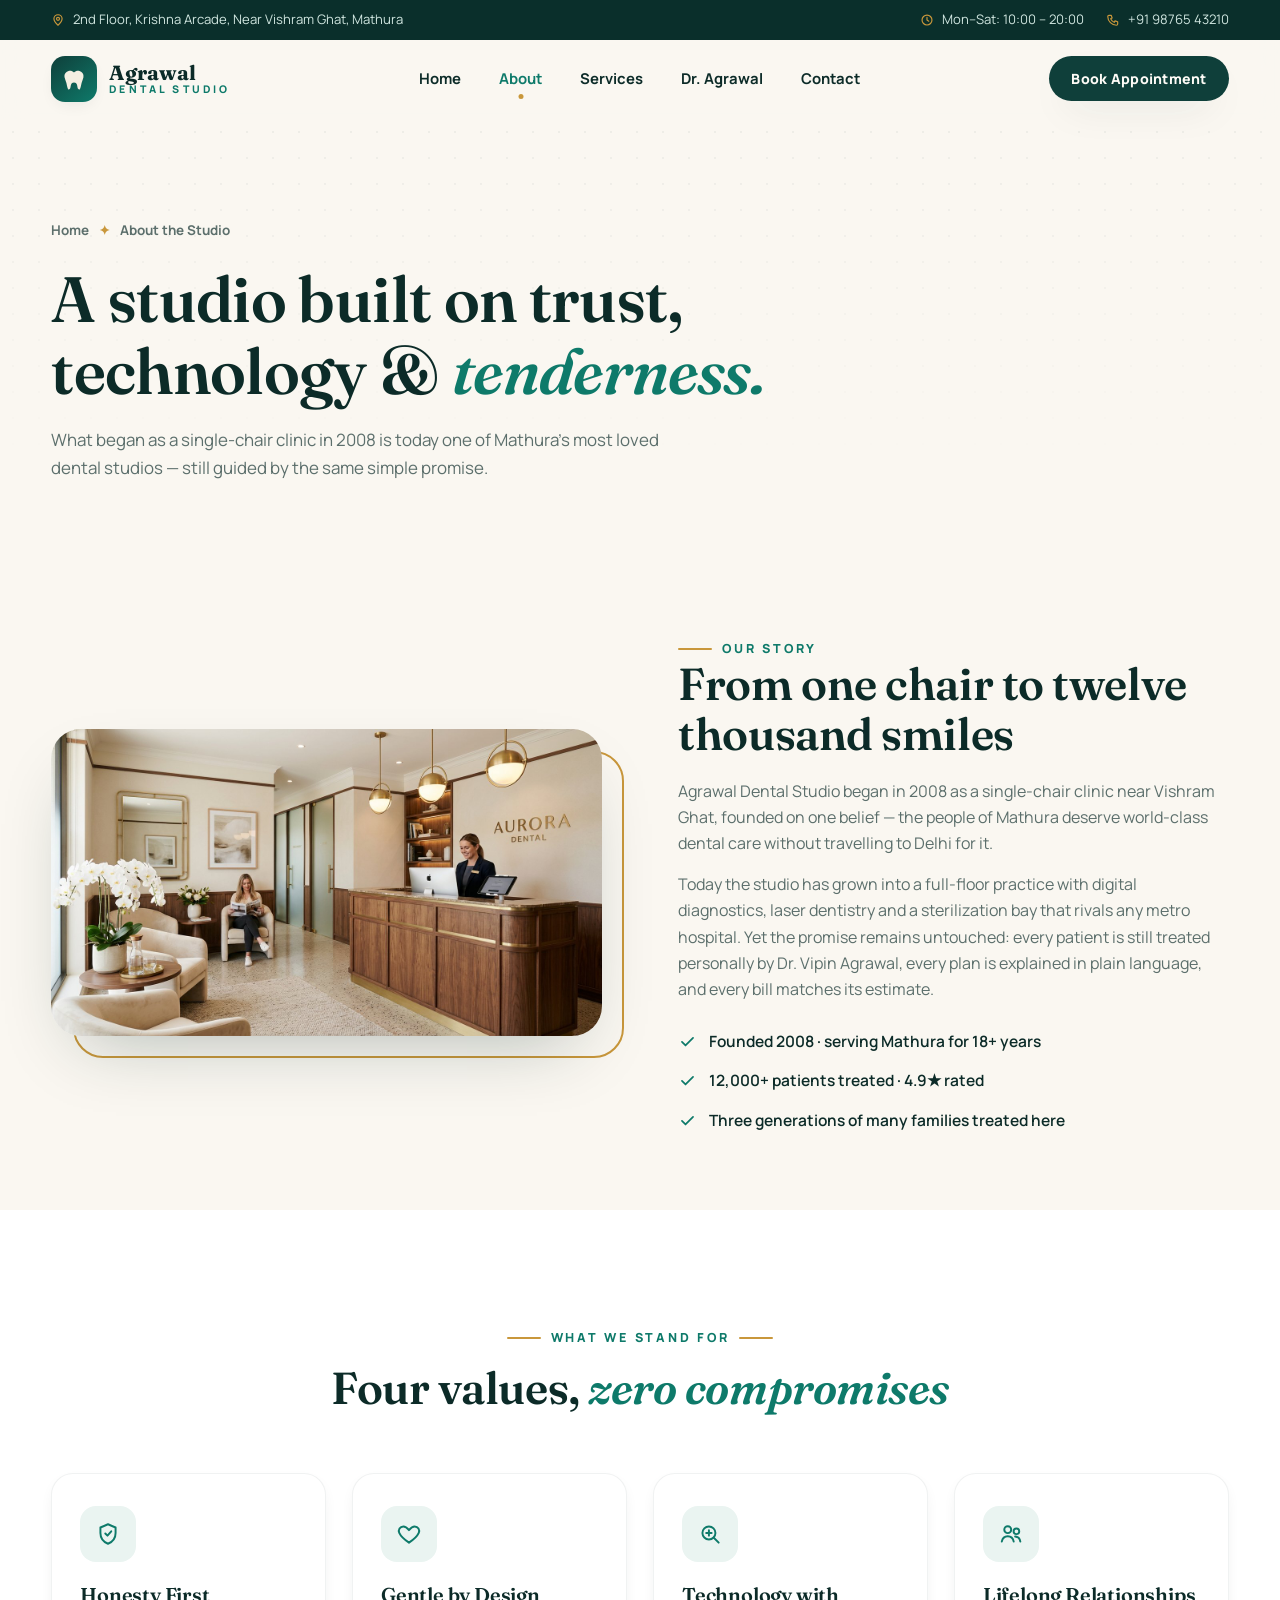
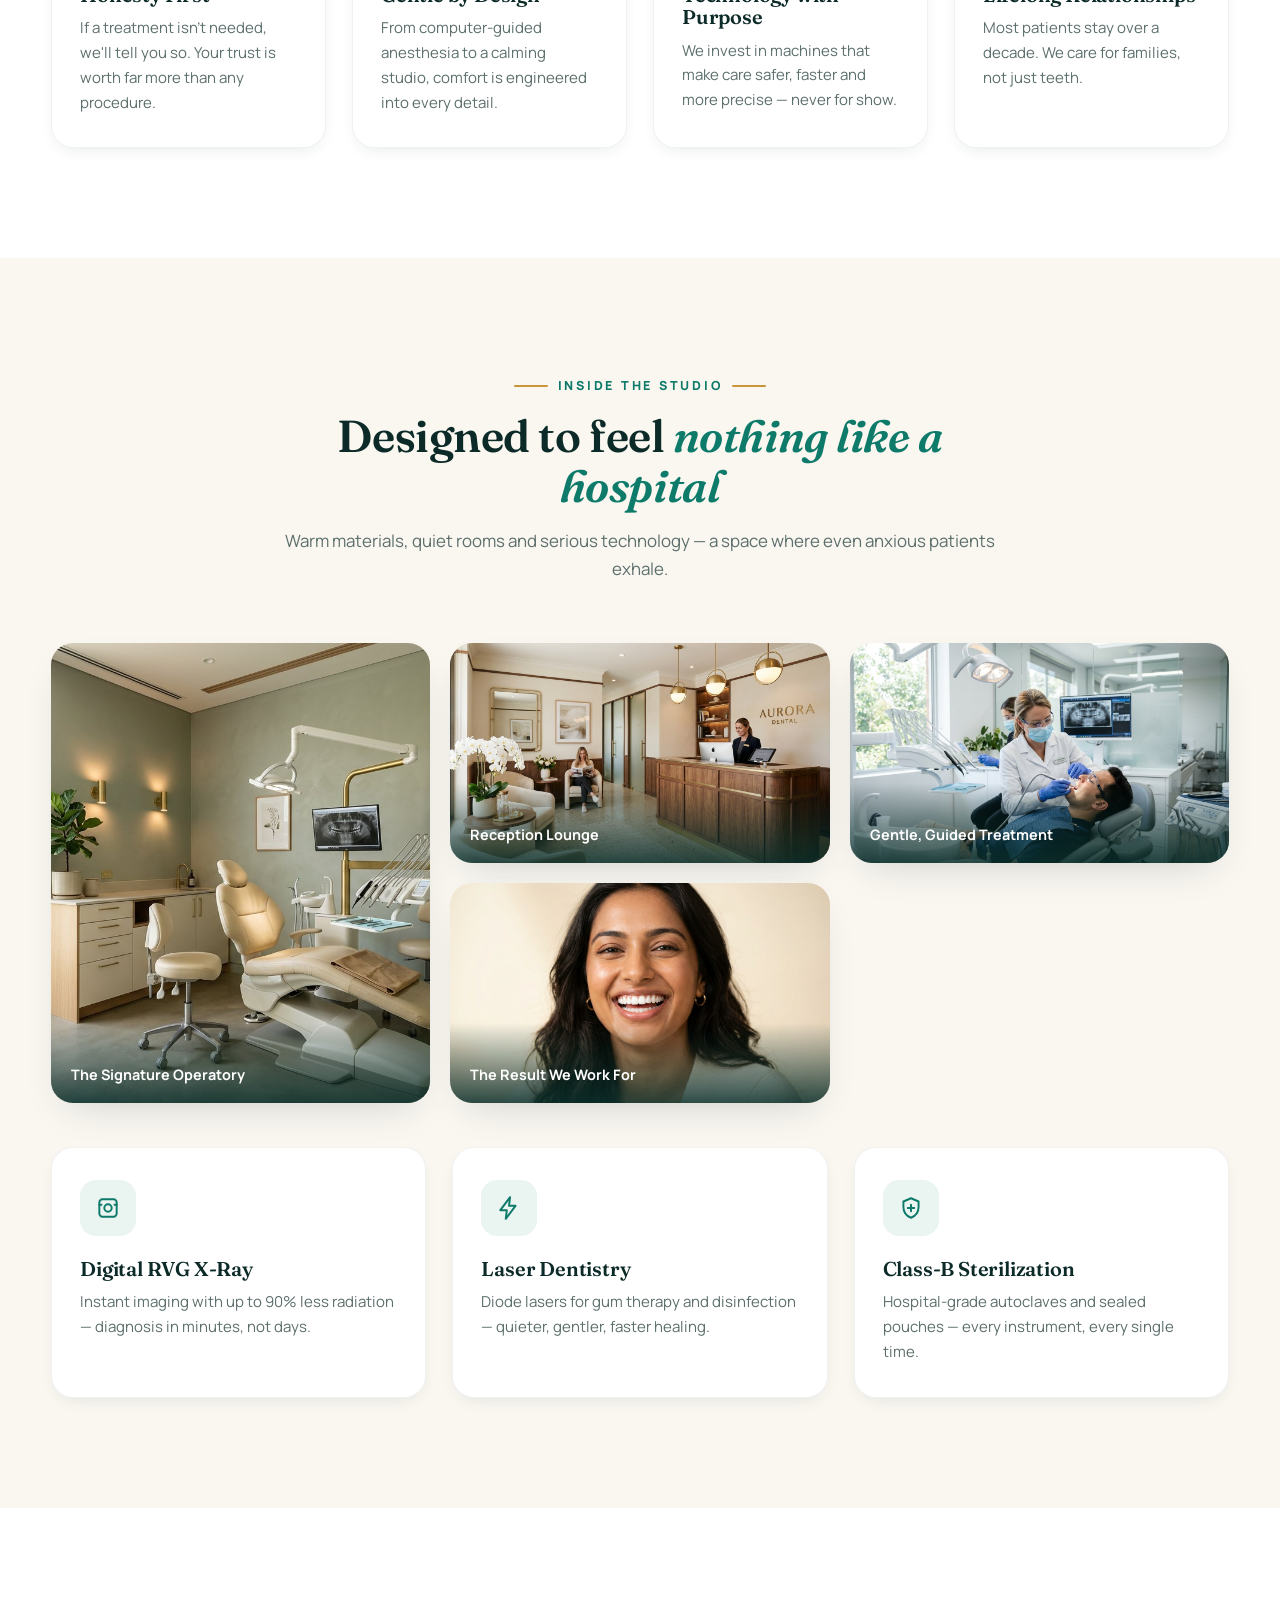
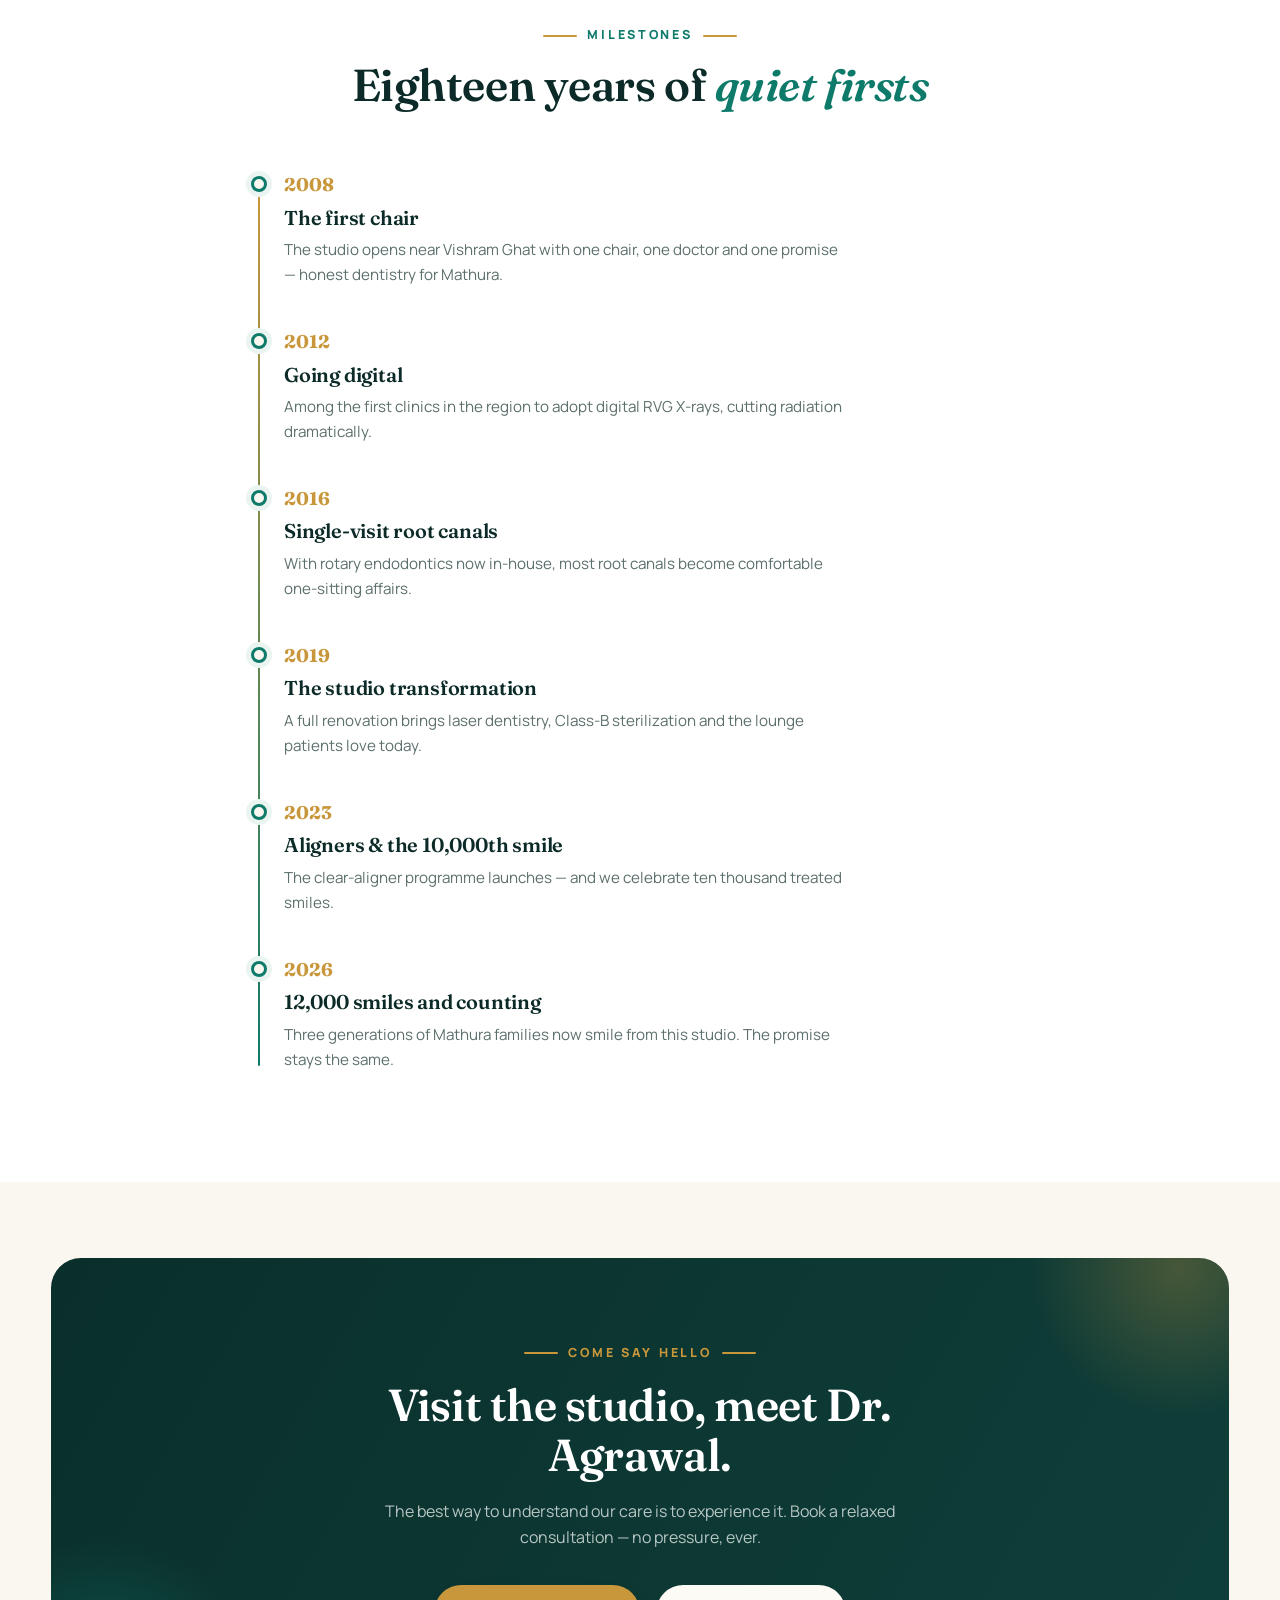
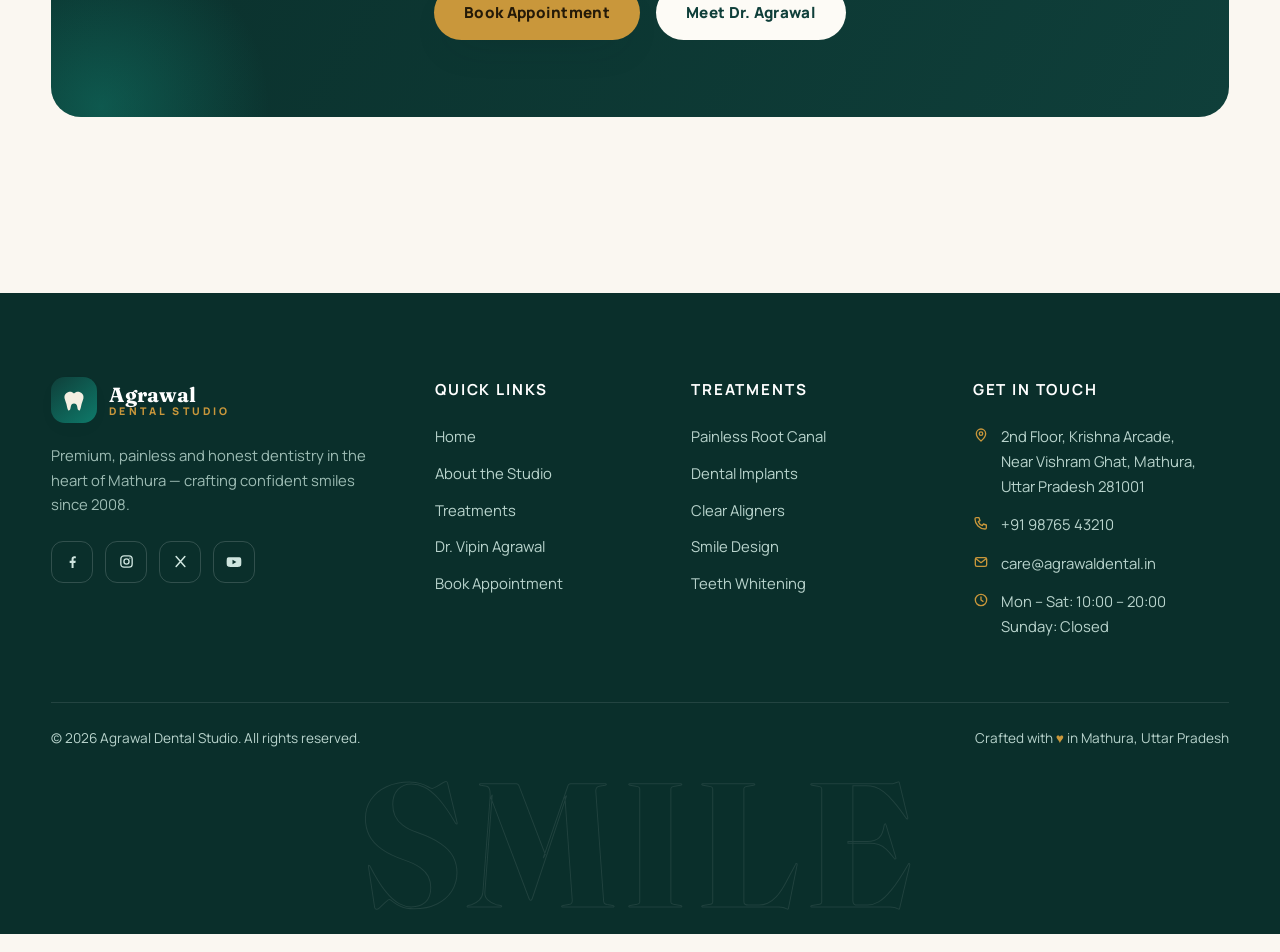
==== about.html @ a2e91370 "Initial commit: premium multi-page dental clinic demo (Agrawal Dental Studio)" ====
<!DOCTYPE html>
<html lang="en">
<head>
<meta charset="UTF-8">
<meta name="viewport" content="width=device-width, initial-scale=1.0">
<title>About Us — Agrawal Dental Studio, Mathura</title>
<meta name="description" content="The story, values and facilities behind Agrawal Dental Studio — Mathura's trusted dental studio since 2008.">
<link rel="icon" href="data:image/svg+xml,%3Csvg xmlns='http://www.w3.org/2000/svg' viewBox='0 0 24 24'%3E%3Cpath fill='%230f3f3a' d='M12 5.5c-1.5-1.5-3.5-2-5.5-1.5C3.5 4.8 2 7.6 2.6 10.4c.4 1.9 1.3 3.6 1.8 5.5.5 2 .7 4.1 1.6 6 .3.7 1.2.8 1.7.2 1-1.3.8-3.2 1.4-4.7.4-1.1 1.3-1.9 2.9-1.9s2.5.8 2.9 1.9c.6 1.5.4 3.4 1.4 4.7.5.6 1.4.5 1.7-.2.9-1.9 1.1-4 1.6-6 .5-1.9 1.4-3.6 1.8-5.5.6-2.8-.9-5.6-3.9-6.4-2-.5-4 0-5.5 1.5z'/%3E%3C/svg%3E">
<link rel="preconnect" href="https://fonts.googleapis.com">
<link rel="preconnect" href="https://fonts.gstatic.com" crossorigin>
<link href="https://fonts.googleapis.com/css2?family=Fraunces:opsz,wght@9..144,500;9..144,600;9..144,700&family=Manrope:wght@400;500;600;700;800&display=swap" rel="stylesheet">
<link rel="stylesheet" href="assets/css/style.css">
</head>
<body>

<div class="topbar">
  <div class="container topbar-inner">
    <span class="topbar-item">
      <svg width="14" height="14" viewBox="0 0 24 24" fill="none" stroke="currentColor" stroke-width="2" stroke-linecap="round" stroke-linejoin="round"><path d="M12 21s7-6.1 7-11a7 7 0 1 0-14 0c0 4.9 7 11 7 11z"/><circle cx="12" cy="10" r="2.6"/></svg>
      2nd Floor, Krishna Arcade, Near Vishram Ghat, Mathura
    </span>
    <div class="topbar-right">
      <span class="topbar-item hide-m">
        <svg width="14" height="14" viewBox="0 0 24 24" fill="none" stroke="currentColor" stroke-width="2" stroke-linecap="round" stroke-linejoin="round"><circle cx="12" cy="12" r="8.5"/><path d="M12 7.5V12l3 2"/></svg>
        Mon–Sat: 10:00 – 20:00
      </span>
      <a class="topbar-item" href="tel:+919876543210">
        <svg width="14" height="14" viewBox="0 0 24 24" fill="none" stroke="currentColor" stroke-width="2" stroke-linecap="round" stroke-linejoin="round"><path d="M5 4h4l1.5 4.5L8 10c1 2.5 3.5 5 6 6l1.5-2.5L20 15v4c0 1-1 2-2 2C10 21 3 14 3 6c0-1 1-2 2-2z"/></svg>
        +91 98765 43210
      </a>
    </div>
  </div>
</div>

<header class="site-header" id="siteHeader">
  <div class="container header-inner">
    <a href="index.html" class="brand">
      <span class="brand-mark"><svg width="24" height="24" viewBox="0 0 24 24" fill="currentColor"><path d="M12 5.5c-1.5-1.5-3.5-2-5.5-1.5C3.5 4.8 2 7.6 2.6 10.4c.4 1.9 1.3 3.6 1.8 5.5.5 2 .7 4.1 1.6 6 .3.7 1.2.8 1.7.2 1-1.3.8-3.2 1.4-4.7.4-1.1 1.3-1.9 2.9-1.9s2.5.8 2.9 1.9c.6 1.5.4 3.4 1.4 4.7.5.6 1.4.5 1.7-.2.9-1.9 1.1-4 1.6-6 .5-1.9 1.4-3.6 1.8-5.5.6-2.8-.9-5.6-3.9-6.4-2-.5-4 0-5.5 1.5z"/></svg></span>
      <span class="brand-name">Agrawal<small>Dental Studio</small></span>
    </a>
    <nav class="nav" id="siteNav">
      <a href="index.html">Home</a>
      <a href="about.html" class="active">About</a>
      <a href="services.html">Services</a>
      <a href="doctor.html">Dr. Agrawal</a>
      <a href="contact.html">Contact</a>
    </nav>
    <div class="header-cta">
      <a href="contact.html" class="btn btn-primary btn-sm">Book Appointment</a>
      <button class="nav-toggle" id="navToggle" aria-label="Toggle menu" aria-expanded="false">
        <svg width="22" height="22" viewBox="0 0 24 24" fill="none" stroke="currentColor" stroke-width="2" stroke-linecap="round"><path d="M4 7h16M4 12h16M4 17h16"/></svg>
      </button>
    </div>
  </div>
</header>

<main>
  <!-- Page head -->
  <section class="page-head">
    <div class="container">
      <div class="crumbs" data-reveal><a href="index.html">Home</a> <i>✦</i> <span>About the Studio</span></div>
      <h1 data-reveal data-delay="60">A studio built on trust, technology &amp; <em>tenderness.</em></h1>
      <p class="lead" data-reveal data-delay="140">What began as a single-chair clinic in 2008 is today one of Mathura's most loved dental studios — still guided by the same simple promise.</p>
    </div>
  </section>

  <!-- Story -->
  <section class="section-tight">
    <div class="container split">
      <div class="media" data-reveal>
        <img src="assets/img/reception.jpg" alt="The warm reception lounge of Agrawal Dental Studio">
        <div class="accent-frame"></div>
      </div>
      <div>
        <span class="eyebrow" data-reveal>Our Story</span>
        <h2 data-reveal data-delay="60">From one chair to twelve thousand smiles</h2>
        <p style="margin-top:18px" data-reveal data-delay="120">Agrawal Dental Studio began in 2008 as a single-chair clinic near Vishram Ghat, founded on one belief — the people of Mathura deserve world-class dental care without travelling to Delhi for it.</p>
        <p style="margin-top:14px" data-reveal data-delay="180">Today the studio has grown into a full-floor practice with digital diagnostics, laser dentistry and a sterilization bay that rivals any metro hospital. Yet the promise remains untouched: every patient is still treated personally by Dr. Vipin Agrawal, every plan is explained in plain language, and every bill matches its estimate.</p>
        <ul class="checklist">
          <li data-reveal data-delay="220"><svg width="19" height="19" viewBox="0 0 24 24" fill="none" stroke="currentColor" stroke-width="2.2" stroke-linecap="round" stroke-linejoin="round"><path d="M5 12.5l4.5 4.5L19 7.5"/></svg>Founded 2008 · serving Mathura for 18+ years</li>
          <li data-reveal data-delay="260"><svg width="19" height="19" viewBox="0 0 24 24" fill="none" stroke="currentColor" stroke-width="2.2" stroke-linecap="round" stroke-linejoin="round"><path d="M5 12.5l4.5 4.5L19 7.5"/></svg>12,000+ patients treated · 4.9★ rated</li>
          <li data-reveal data-delay="300"><svg width="19" height="19" viewBox="0 0 24 24" fill="none" stroke="currentColor" stroke-width="2.2" stroke-linecap="round" stroke-linejoin="round"><path d="M5 12.5l4.5 4.5L19 7.5"/></svg>Three generations of many families treated here</li>
        </ul>
      </div>
    </div>
  </section>

  <!-- Values -->
  <section class="section" style="background:var(--paper)">
    <div class="container">
      <div class="sec-head centered" data-reveal>
        <span class="eyebrow centered">What We Stand For</span>
        <h2>Four values, <em>zero compromises</em></h2>
      </div>
      <div class="grid cols-4">
        <article class="card values-card" data-reveal>
          <div class="icon"><svg width="26" height="26" viewBox="0 0 24 24" fill="none" stroke="currentColor" stroke-width="1.8" stroke-linecap="round" stroke-linejoin="round"><path d="M12 3l7 3v5c0 5-3.2 8.4-7 10-3.8-1.6-7-5-7-10V6z"/><path d="M9.5 11.5l2 2 3.5-4"/></svg></div>
          <h3>Honesty First</h3>
          <p>If a treatment isn't needed, we'll tell you so. Your trust is worth far more than any procedure.</p>
        </article>
        <article class="card values-card" data-reveal data-delay="80">
          <div class="icon"><svg width="26" height="26" viewBox="0 0 24 24" fill="none" stroke="currentColor" stroke-width="1.8" stroke-linecap="round" stroke-linejoin="round"><path d="M12 20s-7-4.6-9-9c-1.2-2.7.6-6 3.8-6 2 0 3.4 1.2 5.2 3.4C13.8 6.2 15.2 5 17.2 5c3.2 0 5 3.3 3.8 6-2 4.4-9 9-9 9z"/></svg></div>
          <h3>Gentle by Design</h3>
          <p>From computer-guided anesthesia to a calming studio, comfort is engineered into every detail.</p>
        </article>
        <article class="card values-card" data-reveal data-delay="160">
          <div class="icon"><svg width="26" height="26" viewBox="0 0 24 24" fill="none" stroke="currentColor" stroke-width="1.8" stroke-linecap="round" stroke-linejoin="round"><circle cx="11" cy="11" r="6"/><path d="M15.5 15.5L20 20"/><path d="M11 8.5v5M8.5 11h5"/></svg></div>
          <h3>Technology with Purpose</h3>
          <p>We invest in machines that make care safer, faster and more precise — never for show.</p>
        </article>
        <article class="card values-card" data-reveal data-delay="240">
          <div class="icon"><svg width="26" height="26" viewBox="0 0 24 24" fill="none" stroke="currentColor" stroke-width="1.8" stroke-linecap="round" stroke-linejoin="round"><circle cx="9" cy="8" r="3.2"/><path d="M3.5 19c.6-3.2 2.8-5 5.5-5s4.9 1.8 5.5 5"/><circle cx="17" cy="9.5" r="2.6"/><path d="M15.8 14.3c2.6.2 4.3 1.9 4.8 4.7"/></svg></div>
          <h3>Lifelong Relationships</h3>
          <p>Most patients stay over a decade. We care for families, not just teeth.</p>
        </article>
      </div>
    </div>
  </section>

  <!-- Facility gallery -->
  <section class="section">
    <div class="container">
      <div class="sec-head centered" data-reveal>
        <span class="eyebrow centered">Inside the Studio</span>
        <h2>Designed to feel <em>nothing like a hospital</em></h2>
        <p class="lead">Warm materials, quiet rooms and serious technology — a space where even anxious patients exhale.</p>
      </div>
      <div class="gallery" data-reveal>
        <figure class="tall"><img src="assets/img/clinic.jpg" alt="Premium operatory room"><figcaption>The Signature Operatory</figcaption></figure>
        <figure><img src="assets/img/reception.jpg" alt="Reception lounge"><figcaption>Reception Lounge</figcaption></figure>
        <figure><img src="assets/img/treatment.jpg" alt="Treatment in progress"><figcaption>Gentle, Guided Treatment</figcaption></figure>
        <figure><img src="assets/img/smile.jpg" alt="A transformed smile"><figcaption>The Result We Work For</figcaption></figure>
      </div>
      <div class="grid cols-3" style="margin-top:44px">
        <div class="card" data-reveal><div class="icon"><svg width="26" height="26" viewBox="0 0 24 24" fill="none" stroke="currentColor" stroke-width="1.8" stroke-linecap="round" stroke-linejoin="round"><rect x="4" y="4" width="16" height="16" rx="3"/><circle cx="12" cy="12" r="3.4"/><path d="M4 9h2M18 9h2"/></svg></div><h3>Digital RVG X-Ray</h3><p>Instant imaging with up to 90% less radiation — diagnosis in minutes, not days.</p></div>
        <div class="card" data-reveal data-delay="80"><div class="icon"><svg width="26" height="26" viewBox="0 0 24 24" fill="none" stroke="currentColor" stroke-width="1.8" stroke-linecap="round" stroke-linejoin="round"><path d="M13 2L4 14h6l-1 8 9-12h-6z"/></svg></div><h3>Laser Dentistry</h3><p>Diode lasers for gum therapy and disinfection — quieter, gentler, faster healing.</p></div>
        <div class="card" data-reveal data-delay="160"><div class="icon"><svg width="26" height="26" viewBox="0 0 24 24" fill="none" stroke="currentColor" stroke-width="1.8" stroke-linecap="round" stroke-linejoin="round"><path d="M12 3l7 3v5c0 5-3.2 8.4-7 10-3.8-1.6-7-5-7-10V6z"/><path d="M9 12h6M12 9v6"/></svg></div><h3>Class-B Sterilization</h3><p>Hospital-grade autoclaves and sealed pouches — every instrument, every single time.</p></div>
      </div>
    </div>
  </section>

  <!-- Timeline -->
  <section class="section" style="background:var(--paper)">
    <div class="container">
      <div class="sec-head centered" data-reveal>
        <span class="eyebrow centered">Milestones</span>
        <h2>Eighteen years of <em>quiet firsts</em></h2>
      </div>
      <div class="timeline">
        <div class="tl-item" data-reveal><span class="year">2008</span><h3>The first chair</h3><p>The studio opens near Vishram Ghat with one chair, one doctor and one promise — honest dentistry for Mathura.</p></div>
        <div class="tl-item" data-reveal><span class="year">2012</span><h3>Going digital</h3><p>Among the first clinics in the region to adopt digital RVG X-rays, cutting radiation dramatically.</p></div>
        <div class="tl-item" data-reveal><span class="year">2016</span><h3>Single-visit root canals</h3><p>With rotary endodontics now in-house, most root canals become comfortable one-sitting affairs.</p></div>
        <div class="tl-item" data-reveal><span class="year">2019</span><h3>The studio transformation</h3><p>A full renovation brings laser dentistry, Class-B sterilization and the lounge patients love today.</p></div>
        <div class="tl-item" data-reveal><span class="year">2023</span><h3>Aligners &amp; the 10,000th smile</h3><p>The clear-aligner programme launches — and we celebrate ten thousand treated smiles.</p></div>
        <div class="tl-item" data-reveal><span class="year">2026</span><h3>12,000 smiles and counting</h3><p>Three generations of Mathura families now smile from this studio. The promise stays the same.</p></div>
      </div>
    </div>
  </section>

  <!-- CTA -->
  <section class="section-tight">
    <div class="container">
      <div class="cta-band" data-reveal>
        <span class="eyebrow centered" style="color:var(--gold)">Come Say Hello</span>
        <h2>Visit the studio, meet Dr. Agrawal.</h2>
        <p>The best way to understand our care is to experience it. Book a relaxed consultation — no pressure, ever.</p>
        <div class="cta-actions">
          <a href="contact.html" class="btn btn-gold">Book Appointment</a>
          <a href="doctor.html" class="btn btn-light">Meet Dr. Agrawal</a>
        </div>
      </div>
    </div>
  </section>
</main>

<footer class="footer">
  <div class="container">
    <div class="footer-top">
      <div>
        <a href="index.html" class="brand" style="margin-bottom:20px">
          <span class="brand-mark"><svg width="24" height="24" viewBox="0 0 24 24" fill="currentColor"><path d="M12 5.5c-1.5-1.5-3.5-2-5.5-1.5C3.5 4.8 2 7.6 2.6 10.4c.4 1.9 1.3 3.6 1.8 5.5.5 2 .7 4.1 1.6 6 .3.7 1.2.8 1.7.2 1-1.3.8-3.2 1.4-4.7.4-1.1 1.3-1.9 2.9-1.9s2.5.8 2.9 1.9c.6 1.5.4 3.4 1.4 4.7.5.6 1.4.5 1.7-.2.9-1.9 1.1-4 1.6-6 .5-1.9 1.4-3.6 1.8-5.5.6-2.8-.9-5.6-3.9-6.4-2-.5-4 0-5.5 1.5z"/></svg></span>
          <span class="brand-name">Agrawal<small style="color:var(--gold)">Dental Studio</small></span>
        </a>
        <p>Premium, painless and honest dentistry in the heart of Mathura — crafting confident smiles since 2008.</p>
        <div class="socials">
          <a href="#" aria-label="Facebook"><svg width="17" height="17" viewBox="0 0 24 24" fill="currentColor"><path d="M13.5 21v-7h2.6l.5-3h-3.1V9.1c0-.9.3-1.6 1.7-1.6h1.5V4.8c-.3 0-1.2-.1-2.2-.1-2.2 0-3.8 1.4-3.8 3.9V11H8v3h2.7v7h2.8z"/></svg></a>
          <a href="#" aria-label="Instagram"><svg width="17" height="17" viewBox="0 0 24 24" fill="none" stroke="currentColor" stroke-width="1.9"><rect x="4" y="4" width="16" height="16" rx="4.5"/><circle cx="12" cy="12" r="3.6"/><circle cx="16.8" cy="7.2" r="1" fill="currentColor" stroke="none"/></svg></a>
          <a href="#" aria-label="X"><svg width="15" height="15" viewBox="0 0 24 24" fill="none" stroke="currentColor" stroke-width="2.4" stroke-linecap="round"><path d="M5 4l14 16M19 4L5 20"/></svg></a>
          <a href="#" aria-label="YouTube"><svg width="18" height="18" viewBox="0 0 24 24" fill="currentColor"><path d="M21.6 8.2c-.2-1.4-.9-2.2-2.3-2.4C17.2 5.5 12 5.5 12 5.5s-5.2 0-7.3.3C3.3 6 2.6 6.8 2.4 8.2 2.2 9.7 2.2 12 2.2 12s0 2.3.2 3.8c.2 1.4.9 2.2 2.3 2.4 2.1.3 7.3.3 7.3.3s5.2 0 7.3-.3c1.4-.2 2.1-1 2.3-2.4.2-1.5.2-3.8.2-3.8s0-2.3-.2-3.8zM10 15V9l5.2 3L10 15z"/></svg></a>
        </div>
      </div>
      <div>
        <h4>Quick Links</h4>
        <div class="footer-links">
          <a href="index.html">Home</a>
          <a href="about.html">About the Studio</a>
          <a href="services.html">Treatments</a>
          <a href="doctor.html">Dr. Vipin Agrawal</a>
          <a href="contact.html">Book Appointment</a>
        </div>
      </div>
      <div>
        <h4>Treatments</h4>
        <div class="footer-links">
          <a href="services.html">Painless Root Canal</a>
          <a href="services.html">Dental Implants</a>
          <a href="services.html">Clear Aligners</a>
          <a href="services.html">Smile Design</a>
          <a href="services.html">Teeth Whitening</a>
        </div>
      </div>
      <div>
        <h4>Get in Touch</h4>
        <div class="contact-line"><svg width="16" height="16" viewBox="0 0 24 24" fill="none" stroke="currentColor" stroke-width="2" stroke-linecap="round" stroke-linejoin="round"><path d="M12 21s7-6.1 7-11a7 7 0 1 0-14 0c0 4.9 7 11 7 11z"/><circle cx="12" cy="10" r="2.6"/></svg><span>2nd Floor, Krishna Arcade,<br>Near Vishram Ghat, Mathura,<br>Uttar Pradesh 281001</span></div>
        <div class="contact-line"><svg width="16" height="16" viewBox="0 0 24 24" fill="none" stroke="currentColor" stroke-width="2" stroke-linecap="round" stroke-linejoin="round"><path d="M5 4h4l1.5 4.5L8 10c1 2.5 3.5 5 6 6l1.5-2.5L20 15v4c0 1-1 2-2 2C10 21 3 14 3 6c0-1 1-2 2-2z"/></svg><a href="tel:+919876543210">+91 98765 43210</a></div>
        <div class="contact-line"><svg width="16" height="16" viewBox="0 0 24 24" fill="none" stroke="currentColor" stroke-width="2" stroke-linecap="round" stroke-linejoin="round"><rect x="3.5" y="5.5" width="17" height="13" rx="2.5"/><path d="M4.5 7l7.5 6 7.5-6"/></svg><a href="mailto:care@agrawaldental.in">care@agrawaldental.in</a></div>
        <div class="contact-line"><svg width="16" height="16" viewBox="0 0 24 24" fill="none" stroke="currentColor" stroke-width="2" stroke-linecap="round" stroke-linejoin="round"><circle cx="12" cy="12" r="8.5"/><path d="M12 7.5V12l3 2"/></svg><span>Mon – Sat: 10:00 – 20:00<br>Sunday: Closed</span></div>
      </div>
    </div>
    <div class="footer-bottom">
      <span>© <span id="year">2026</span> Agrawal Dental Studio. All rights reserved.</span>
      <span>Crafted with <span style="color:var(--gold)">♥</span> in Mathura, Uttar Pradesh</span>
    </div>
  </div>
  <div class="footer-ghost">SMILE</div>
</footer>

<button class="to-top" id="toTop" aria-label="Back to top">
  <svg width="20" height="20" viewBox="0 0 24 24" fill="none" stroke="currentColor" stroke-width="2.2" stroke-linecap="round" stroke-linejoin="round"><path d="M12 19V5M6 11l6-6 6 6"/></svg>
</button>

<script src="assets/js/main.js"></script>
</body>
</html>
---- assets/css/style.css ----
/* ============================================================
   AGRAWAL DENTAL STUDIO — Design System
   Premium dental clinic demo · Mathura
   ============================================================ */

:root {
  --ink: #0c2b28;
  --pine: #0f3f3a;
  --pine-deep: #0a2f2b;
  --teal: #0e7a6a;
  --teal-bright: #14a08a;
  --mint: #dcefe9;
  --teal-soft: #eaf4f1;
  --cream: #faf7f1;
  --paper: #ffffff;
  --gold: #c9973b;
  --gold-soft: #f6ecd9;
  --muted: #5c6f6c;
  --line: rgba(12, 43, 40, 0.1);
  --line-soft: rgba(12, 43, 40, 0.06);
  --shadow-sm: 0 6px 18px -8px rgba(12, 43, 40, 0.14);
  --shadow-md: 0 16px 40px -18px rgba(12, 43, 40, 0.22);
  --shadow-lg: 0 30px 70px -30px rgba(12, 43, 40, 0.32);
  --radius: 22px;
  --radius-lg: 30px;
  --font-display: "Fraunces", Georgia, "Times New Roman", serif;
  --font-body: "Manrope", "Segoe UI", Tahoma, sans-serif;
  --header-h: 78px;
}

/* ---------- Reset & base ---------- */
*, *::before, *::after { box-sizing: border-box; margin: 0; padding: 0; }
html { scroll-behavior: smooth; }
body {
  font-family: var(--font-body);
  background: var(--cream);
  color: var(--ink);
  line-height: 1.65;
  font-size: 16px;
  -webkit-font-smoothing: antialiased;
  overflow-x: hidden;
}
img { max-width: 100%; display: block; }
a { color: inherit; text-decoration: none; }
ul, ol { list-style: none; }
button { font-family: inherit; cursor: pointer; border: none; background: none; color: inherit; }
input, select, textarea { font-family: inherit; font-size: inherit; color: inherit; }
::selection { background: var(--teal); color: #fff; }

h1, h2, h3, .display { font-family: var(--font-display); font-weight: 600; line-height: 1.12; letter-spacing: -0.01em; }
h1 { font-size: clamp(2.4rem, 5.2vw, 4rem); }
h2 { font-size: clamp(1.9rem, 3.6vw, 2.8rem); }
h3 { font-size: 1.25rem; }
p { color: var(--muted); }

.container { width: min(1180px, 92%); margin-inline: auto; }
.section { padding: clamp(70px, 9vw, 110px) 0; }
.section-tight { padding: clamp(50px, 6vw, 80px) 0; }

/* ---------- Utilities ---------- */
.eyebrow {
  display: inline-flex; align-items: center; gap: 10px;
  font-size: 0.78rem; font-weight: 800; letter-spacing: 0.22em;
  text-transform: uppercase; color: var(--teal);
}
.eyebrow::before { content: ""; width: 34px; height: 2px; background: var(--gold); border-radius: 2px; }
.eyebrow.centered::after { content: ""; width: 34px; height: 2px; background: var(--gold); border-radius: 2px; }

.sec-head { max-width: 720px; margin-bottom: clamp(38px, 5vw, 60px); }
.sec-head.centered { margin-inline: auto; text-align: center; }
.sec-head .lead { margin-top: 16px; font-size: 1.06rem; }
.sec-head h2 { margin-top: 14px; }
.sec-head h2 em { font-style: italic; color: var(--teal); }

.btn {
  display: inline-flex; align-items: center; justify-content: center; gap: 10px;
  padding: 15px 30px; border-radius: 999px;
  font-weight: 800; font-size: 0.95rem; letter-spacing: 0.02em;
  transition: transform 0.25s ease, box-shadow 0.25s ease, background 0.25s ease, color 0.25s ease;
  white-space: nowrap;
}
.btn svg { transition: transform 0.25s ease; }
.btn:hover svg { transform: translateX(4px); }
.btn-primary { background: var(--pine); color: #fdfbf6; box-shadow: var(--shadow-md); }
.btn-primary:hover { background: var(--teal); transform: translateY(-3px); box-shadow: var(--shadow-lg); }
.btn-ghost { border: 1.5px solid var(--line); color: var(--ink); background: rgba(255,255,255,0.6); }
.btn-ghost:hover { border-color: var(--teal); color: var(--teal); transform: translateY(-3px); }
.btn-gold { background: var(--gold); color: #241a08; box-shadow: var(--shadow-md); }
.btn-gold:hover { background: #dbaa4c; transform: translateY(-3px); }
.btn-light { background: #fdfbf6; color: var(--pine); }
.btn-light:hover { transform: translateY(-3px); box-shadow: var(--shadow-lg); }
.btn-sm { padding: 11px 22px; font-size: 0.88rem; }

.text-link {
  display: inline-flex; align-items: center; gap: 8px;
  font-weight: 800; color: var(--teal); font-size: 0.95rem;
}
.text-link svg { transition: transform 0.25s; }
.text-link:hover svg { transform: translateX(5px); }

.chip {
  display: inline-flex; align-items: center; gap: 8px;
  background: var(--teal-soft); color: var(--pine);
  border: 1px solid rgba(14, 122, 106, 0.18);
  padding: 8px 16px; border-radius: 999px;
  font-size: 0.82rem; font-weight: 700;
}

/* ---------- Reveal animations ---------- */
[data-reveal] { opacity: 0; transform: translateY(28px); transition: opacity 0.8s cubic-bezier(0.2, 0.7, 0.2, 1), transform 0.8s cubic-bezier(0.2, 0.7, 0.2, 1); }
[data-reveal].revealed { opacity: 1; transform: none; }
@media (prefers-reduced-motion: reduce) {
  [data-reveal] { opacity: 1; transform: none; transition: none; }
  html { scroll-behavior: auto; }
}

/* ---------- Topbar ---------- */
.topbar { background: var(--pine-deep); color: #cfe5df; font-size: 0.82rem; }
.topbar-inner { display: flex; justify-content: space-between; align-items: center; gap: 16px; padding: 9px 0; }
.topbar-item { display: inline-flex; align-items: center; gap: 8px; }
.topbar-item svg { color: var(--gold); flex: none; }
.topbar-right { display: flex; gap: 22px; }
.topbar a:hover { color: #fff; }
@media (max-width: 860px) { .topbar-right .hide-m { display: none; } }
@media (max-width: 560px) { .topbar { display: none; } }

/* ---------- Header ---------- */
.site-header {
  position: sticky; top: 0; z-index: 60;
  background: rgba(250, 247, 241, 0.86);
  backdrop-filter: blur(14px); -webkit-backdrop-filter: blur(14px);
  border-bottom: 1px solid transparent;
  transition: box-shadow 0.3s, border-color 0.3s, background 0.3s;
}
.site-header.scrolled { border-color: var(--line-soft); box-shadow: var(--shadow-sm); background: rgba(250, 247, 241, 0.97); }
.header-inner { display: flex; align-items: center; justify-content: space-between; gap: 24px; height: var(--header-h); }

.brand { display: inline-flex; align-items: center; gap: 12px; }
.brand-mark {
  width: 46px; height: 46px; border-radius: 14px; flex: none;
  background: linear-gradient(140deg, var(--pine), var(--teal));
  display: grid; place-items: center; color: #f4efe2;
  box-shadow: var(--shadow-sm);
}
.brand-name { font-family: var(--font-display); font-size: 1.28rem; font-weight: 700; line-height: 1.05; color: var(--ink); }
.brand-name small { display: block; font-family: var(--font-body); font-size: 0.66rem; font-weight: 800; letter-spacing: 0.3em; text-transform: uppercase; color: var(--teal); }

.nav { display: flex; align-items: center; gap: 6px; }
.nav a {
  position: relative; padding: 10px 16px; border-radius: 999px;
  font-weight: 700; font-size: 0.93rem; color: var(--ink);
  transition: color 0.2s, background 0.2s;
}
.nav a:hover { color: var(--teal); background: var(--teal-soft); }
.nav a.active { color: var(--teal); }
.nav a.active::after {
  content: ""; position: absolute; left: 50%; bottom: 2px; transform: translateX(-50%);
  width: 5px; height: 5px; border-radius: 50%; background: var(--gold);
}

.header-cta { display: flex; align-items: center; gap: 14px; }
.nav-toggle { display: none; width: 46px; height: 46px; border-radius: 12px; border: 1px solid var(--line); place-items: center; }
.nav-toggle svg { display: block; }

@media (max-width: 1020px) {
  .nav {
    position: fixed; inset: 0 0 auto 0; z-index: 70;
    flex-direction: column; align-items: stretch; gap: 4px;
    background: var(--cream); padding: calc(var(--header-h) + 20px) 6% 30px;
    transform: translateY(-110%); transition: transform 0.4s cubic-bezier(0.2, 0.8, 0.2, 1);
    box-shadow: var(--shadow-lg); border-radius: 0 0 26px 26px;
  }
  .nav a { padding: 14px 18px; font-size: 1.05rem; }
  .nav.open { transform: translateY(0); }
  .nav-toggle { display: grid; }
  .header-cta .btn { display: none; }
}

/* ---------- Hero ---------- */
.hero { position: relative; padding: clamp(46px, 6vw, 84px) 0 clamp(60px, 7vw, 96px); overflow: clip; }
.hero::before {
  content: ""; position: absolute; inset: 0;
  background:
    radial-gradient(560px 380px at 88% 8%, rgba(20, 160, 138, 0.12), transparent 65%),
    radial-gradient(480px 340px at 4% 90%, rgba(201, 151, 59, 0.1), transparent 65%);
  pointer-events: none;
}
.hero-grid { position: relative; display: grid; grid-template-columns: 1.05fr 0.95fr; gap: clamp(36px, 5vw, 70px); align-items: center; }
.hero-copy .eyebrow { margin-bottom: 20px; }
.hero-copy h1 { margin-bottom: 22px; }
.hero-copy h1 em { font-style: italic; color: var(--teal); }
.hero-copy .lead { font-size: 1.08rem; max-width: 520px; margin-bottom: 34px; }
.hero-actions { display: flex; flex-wrap: wrap; gap: 16px; margin-bottom: 44px; }

.hero-stats { display: flex; gap: clamp(22px, 3.4vw, 46px); flex-wrap: wrap; }
.hstat { position: relative; padding-left: 18px; }
.hstat::before { content: ""; position: absolute; left: 0; top: 6px; bottom: 6px; width: 3px; border-radius: 3px; background: linear-gradient(var(--gold), var(--teal)); }
.hstat .num { font-family: var(--font-display); font-size: 2rem; font-weight: 700; color: var(--pine); line-height: 1; }
.hstat .lbl { font-size: 0.82rem; font-weight: 700; color: var(--muted); letter-spacing: 0.04em; margin-top: 6px; }

.hero-media { position: relative; }
.hero-media .frame {
  border-radius: var(--radius-lg); overflow: hidden;
  box-shadow: var(--shadow-lg); aspect-ratio: 4 / 4.4;
  border: 6px solid #fff;
}
.hero-media .frame img { width: 100%; height: 100%; object-fit: cover; }

.float-card {
  position: absolute; display: flex; gap: 14px; align-items: center;
  background: rgba(255, 255, 255, 0.94); backdrop-filter: blur(8px);
  border: 1px solid var(--line-soft); border-radius: 18px;
  padding: 14px 18px; box-shadow: var(--shadow-md);
  animation: floaty 6s ease-in-out infinite;
}
.float-card .fc-icon { width: 44px; height: 44px; border-radius: 12px; display: grid; place-items: center; flex: none; }
.float-card b { display: block; font-size: 0.92rem; color: var(--ink); line-height: 1.25; }
.float-card span { font-size: 0.78rem; color: var(--muted); }
.float-card.fc-top { top: 7%; left: -9%; }
.float-card.fc-bottom { bottom: 8%; right: -6%; animation-delay: 1.6s; }
@keyframes floaty { 0%, 100% { transform: translateY(0); } 50% { transform: translateY(-12px); } }

.spin-badge { position: absolute; top: -34px; right: -20px; width: 118px; height: 118px; }
.spin-badge .ring { animation: spin 20s linear infinite; transform-origin: 50% 50%; }
.spin-badge text { font-size: 10.2px; font-weight: 800; letter-spacing: 2.6px; fill: var(--pine); font-family: var(--font-body); }
.spin-badge .core { fill: var(--gold); }
@keyframes spin { to { transform: rotate(360deg); } }

@media (max-width: 960px) {
  .hero-grid { grid-template-columns: 1fr; }
  .hero-media { max-width: 560px; margin-inline: auto; width: 100%; }
  .float-card.fc-top { left: -2%; }
  .float-card.fc-bottom { right: -2%; }
}
@media (max-width: 560px) {
  .float-card { padding: 10px 14px; }
  .float-card .fc-icon { display: none; }
  .spin-badge { width: 92px; height: 92px; top: -24px; right: -8px; }
}

/* ---------- Marquee ---------- */
.marquee { background: var(--pine); color: #e9f3ef; overflow: hidden; padding: 16px 0; border-block: 1px solid rgba(255,255,255,0.08); }
.marquee-track { display: flex; gap: 0; width: max-content; animation: marquee 32s linear infinite; }
.marquee:hover .marquee-track { animation-play-state: paused; }
.marquee-track span { display: inline-flex; align-items: center; gap: 26px; padding-right: 26px; font-weight: 700; letter-spacing: 0.14em; font-size: 0.86rem; text-transform: uppercase; white-space: nowrap; }
.marquee-track i { color: var(--gold); font-style: normal; }
@keyframes marquee { to { transform: translateX(-50%); } }

/* ---------- Cards / grids ---------- */
.grid { display: grid; gap: 26px; }
.cols-2 { grid-template-columns: repeat(2, 1fr); }
.cols-3 { grid-template-columns: repeat(3, 1fr); }
.cols-4 { grid-template-columns: repeat(4, 1fr); }
@media (max-width: 1000px) { .cols-3, .cols-4 { grid-template-columns: repeat(2, 1fr); } }
@media (max-width: 640px) { .cols-2, .cols-3, .cols-4 { grid-template-columns: 1fr; } }

.card {
  background: var(--paper); border: 1px solid var(--line-soft);
  border-radius: var(--radius); padding: 32px 28px;
  box-shadow: var(--shadow-sm);
  transition: transform 0.35s ease, box-shadow 0.35s ease, border-color 0.35s ease;
  position: relative; overflow: hidden;
}
.card:hover { transform: translateY(-8px); box-shadow: var(--shadow-lg); border-color: rgba(14, 122, 106, 0.25); }
.card .icon {
  width: 56px; height: 56px; border-radius: 16px; display: grid; place-items: center;
  background: var(--teal-soft); color: var(--teal); margin-bottom: 22px;
  transition: background 0.3s, color 0.3s, transform 0.3s;
}
.card:hover .icon { background: var(--pine); color: #f2ede0; transform: rotate(-6deg) scale(1.05); }
.card h3 { margin-bottom: 10px; }
.card p { font-size: 0.94rem; }
.card .card-foot { margin-top: 20px; }

.card.tinted { background: linear-gradient(160deg, var(--pine), var(--teal)); border: none; color: #eef6f2; }
.card.tinted p { color: rgba(238, 246, 242, 0.78); }
.card.tinted .icon { background: rgba(255, 255, 255, 0.12); color: var(--gold); }

/* ---------- Split sections ---------- */
.split { display: grid; grid-template-columns: 1fr 1fr; gap: clamp(40px, 6vw, 84px); align-items: center; }
.split .media { position: relative; }
.split .media img { border-radius: var(--radius-lg); box-shadow: var(--shadow-lg); width: 100%; object-fit: cover; }
.split .media .accent-frame { position: absolute; inset: 22px -22px -22px 22px; border: 2px solid var(--gold); border-radius: var(--radius-lg); z-index: -1; }
.split .checklist { margin-top: 26px; display: grid; gap: 14px; }
.split .checklist li { display: flex; gap: 12px; align-items: flex-start; font-weight: 600; color: var(--ink); font-size: 0.97rem; }
.split .checklist li svg { flex: none; margin-top: 3px; color: var(--teal); }
@media (max-width: 920px) { .split { grid-template-columns: 1fr; } .split .media .accent-frame { inset: 16px -10px -10px 16px; } }

/* ---------- Stats band ---------- */
.band { background: linear-gradient(135deg, var(--pine-deep), var(--pine) 55%, var(--teal)); color: #eaf4f0; border-radius: var(--radius-lg); padding: clamp(44px, 6vw, 70px) clamp(28px, 5vw, 70px); position: relative; overflow: hidden; }
.band::before { content: ""; position: absolute; width: 420px; height: 420px; border-radius: 50%; right: -140px; top: -180px; background: radial-gradient(circle, rgba(201, 151, 59, 0.25), transparent 70%); }
.band-grid { display: grid; grid-template-columns: repeat(4, 1fr); gap: 34px; position: relative; }
.band .num { font-family: var(--font-display); font-size: clamp(2.2rem, 4vw, 3.2rem); font-weight: 700; color: #fff; line-height: 1; }
.band .num sup { color: var(--gold); font-size: 0.55em; }
.band .lbl { margin-top: 10px; font-size: 0.88rem; font-weight: 700; letter-spacing: 0.06em; color: rgba(234, 244, 240, 0.72); text-transform: uppercase; }
@media (max-width: 860px) { .band-grid { grid-template-columns: repeat(2, 1fr); } }

/* ---------- Testimonials ---------- */
.ts-slider { position: relative; }
.ts-viewport { overflow: hidden; border-radius: var(--radius-lg); }
.ts-track { display: flex; transition: transform 0.65s cubic-bezier(0.25, 0.8, 0.25, 1); }
.ts-slide { min-width: 100%; padding: 6px; }
.ts-card {
  background: var(--paper); border: 1px solid var(--line-soft); border-radius: var(--radius-lg);
  padding: clamp(32px, 5vw, 58px); box-shadow: var(--shadow-md);
  display: grid; grid-template-columns: auto 1fr; gap: clamp(22px, 4vw, 44px); align-items: start;
  position: relative; overflow: hidden;
}
.ts-card::before {
  content: "\201C"; position: absolute; font-family: var(--font-display);
  font-size: 12rem; line-height: 1; color: var(--mint); top: -30px; right: 26px;
}
.ts-card .quote-mark { width: 62px; height: 62px; border-radius: 20px; background: var(--gold-soft); color: var(--gold); display: grid; place-items: center; }
.ts-card blockquote { font-family: var(--font-display); font-size: clamp(1.15rem, 2.2vw, 1.5rem); line-height: 1.45; color: var(--ink); font-weight: 500; position: relative; }
.ts-meta { display: flex; align-items: center; gap: 14px; margin-top: 24px; }
.ts-avatar { width: 50px; height: 50px; border-radius: 50%; display: grid; place-items: center; font-weight: 800; color: #fff; font-size: 1rem; flex: none; }
.ts-meta b { display: block; color: var(--ink); }
.ts-meta span { font-size: 0.84rem; color: var(--muted); }
.ts-stars { color: var(--gold); letter-spacing: 3px; font-size: 0.9rem; margin-bottom: 14px; }
.ts-nav { display: flex; align-items: center; justify-content: center; gap: 22px; margin-top: 30px; }
.ts-btn { width: 52px; height: 52px; border-radius: 50%; border: 1.5px solid var(--line); display: grid; place-items: center; transition: all 0.25s; }
.ts-btn:hover { background: var(--pine); color: #fff; border-color: var(--pine); }
.ts-dots { display: flex; gap: 8px; }
.ts-dots button { width: 9px; height: 9px; border-radius: 99px; background: var(--line); transition: all 0.3s; }
.ts-dots button.on { width: 26px; background: var(--teal); }
@media (max-width: 700px) { .ts-card { grid-template-columns: 1fr; } .ts-card .quote-mark { display: none; } }

/* ---------- Doctor spotlight ---------- */
.doctor-strip { background: var(--teal-soft); }
.doc-card { display: grid; grid-template-columns: 0.9fr 1.1fr; gap: clamp(30px, 5vw, 70px); align-items: center; }
.doc-card .media { position: relative; }
.doc-card .media img { border-radius: var(--radius-lg); box-shadow: var(--shadow-lg); aspect-ratio: 4/4.6; object-fit: cover; width: 100%; }
.doc-card .exp-ribbon {
  position: absolute; bottom: 22px; left: 50%; transform: translateX(-50%);
  background: var(--gold); color: #241a08; font-weight: 800; font-size: 0.86rem;
  padding: 12px 26px; border-radius: 999px; box-shadow: var(--shadow-md); white-space: nowrap;
}
.doc-card .chips { display: flex; flex-wrap: wrap; gap: 10px; margin: 22px 0 28px; }
@media (max-width: 920px) { .doc-card { grid-template-columns: 1fr; } .doc-card .media { max-width: 460px; margin-inline: auto; } }

/* ---------- CTA band ---------- */
.cta-band { position: relative; overflow: hidden; background: linear-gradient(120deg, var(--pine-deep), var(--pine)); border-radius: var(--radius-lg); color: #f0f7f4; padding: clamp(46px, 6vw, 78px); text-align: center; }
.cta-band::before, .cta-band::after { content: ""; position: absolute; border-radius: 50%; }
.cta-band::before { width: 340px; height: 340px; left: -120px; bottom: -160px; background: radial-gradient(circle, rgba(20, 160, 138, 0.35), transparent 70%); }
.cta-band::after { width: 300px; height: 300px; right: -100px; top: -140px; background: radial-gradient(circle, rgba(201, 151, 59, 0.3), transparent 70%); }
.cta-band h2 { color: #fff; max-width: 640px; margin: 16px auto 18px; position: relative; }
.cta-band p { color: rgba(240, 247, 244, 0.75); max-width: 560px; margin: 0 auto 34px; position: relative; }
.cta-actions { display: flex; justify-content: center; gap: 16px; flex-wrap: wrap; position: relative; }
.cta-phone { display: inline-flex; align-items: center; gap: 10px; font-family: var(--font-display); font-size: 1.3rem; color: var(--gold); font-weight: 600; margin-top: 26px; position: relative; }

/* ---------- Page head (subpages) ---------- */
.page-head { position: relative; padding: clamp(60px, 8vw, 100px) 0 clamp(46px, 6vw, 72px); overflow: clip; }
.page-head::before {
  content: ""; position: absolute; inset: 0;
  background-image: radial-gradient(var(--line) 1.2px, transparent 1.2px);
  background-size: 26px 26px; opacity: 0.5;
  mask-image: linear-gradient(to bottom, black, transparent 85%);
  -webkit-mask-image: linear-gradient(to bottom, black, transparent 85%);
}
.page-head .crumbs { display: flex; gap: 10px; align-items: center; font-size: 0.84rem; font-weight: 700; color: var(--muted); margin-bottom: 22px; }
.page-head .crumbs a:hover { color: var(--teal); }
.page-head .crumbs i { color: var(--gold); font-style: normal; }
.page-head h1 { max-width: 820px; }
.page-head h1 em { font-style: italic; color: var(--teal); }
.page-head .lead { max-width: 640px; margin-top: 20px; font-size: 1.06rem; }

/* ---------- Services page ---------- */
.svc-card { display: flex; flex-direction: column; }
.svc-card .svc-top { display: flex; justify-content: space-between; align-items: flex-start; margin-bottom: 20px; }
.svc-card .price { font-size: 0.78rem; font-weight: 800; color: var(--gold); background: var(--gold-soft); padding: 7px 14px; border-radius: 999px; white-space: nowrap; }
.svc-card ul { margin-top: 16px; display: grid; gap: 9px; }
.svc-card ul li { display: flex; gap: 10px; font-size: 0.9rem; font-weight: 600; color: var(--muted); align-items: flex-start; }
.svc-card ul li svg { flex: none; color: var(--teal); margin-top: 4px; }

/* Steps */
.steps { display: grid; grid-template-columns: repeat(4, 1fr); gap: 26px; counter-reset: step; }
.step { position: relative; padding-top: 30px; }
.step::before {
  counter-increment: step; content: "0" counter(step);
  font-family: var(--font-display); font-size: 3.4rem; font-weight: 700;
  color: transparent; -webkit-text-stroke: 1.5px var(--teal); opacity: 0.65; line-height: 1;
}
.step::after { content: ""; position: absolute; top: 46px; left: 78px; right: -14px; height: 1.5px; background: repeating-linear-gradient(90deg, var(--line) 0 8px, transparent 8px 16px); }
.step:last-child::after { display: none; }
.step h3 { margin: 14px 0 8px; }
.step p { font-size: 0.92rem; }
@media (max-width: 960px) { .steps { grid-template-columns: repeat(2, 1fr); } .step::after { display: none; } }
@media (max-width: 560px) { .steps { grid-template-columns: 1fr; } }

/* FAQ accordion */
.acc { max-width: 820px; margin-inline: auto; display: grid; gap: 14px; }
.acc-item { background: var(--paper); border: 1px solid var(--line-soft); border-radius: 18px; overflow: hidden; transition: box-shadow 0.3s, border-color 0.3s; }
.acc-item.open { border-color: rgba(14, 122, 106, 0.3); box-shadow: var(--shadow-md); }
.acc-head { width: 100%; display: flex; justify-content: space-between; align-items: center; gap: 18px; text-align: left; padding: 22px 26px; font-weight: 800; font-size: 1rem; color: var(--ink); }
.acc-head .plus { flex: none; width: 34px; height: 34px; border-radius: 50%; background: var(--teal-soft); color: var(--teal); display: grid; place-items: center; transition: transform 0.35s, background 0.3s, color 0.3s; }
.acc-item.open .plus { transform: rotate(45deg); background: var(--pine); color: #fff; }
.acc-body { max-height: 0; overflow: hidden; transition: max-height 0.45s cubic-bezier(0.25, 0.8, 0.25, 1); }
.acc-body p { padding: 0 26px 24px; font-size: 0.95rem; }

/* ---------- About page ---------- */
.values-card { text-align: left; }
.timeline { position: relative; max-width: 780px; margin-inline: auto; padding-left: 34px; }
.timeline::before { content: ""; position: absolute; left: 8px; top: 6px; bottom: 6px; width: 2px; background: linear-gradient(var(--gold), var(--teal)); border-radius: 2px; }
.tl-item { position: relative; padding-bottom: 40px; }
.tl-item:last-child { padding-bottom: 0; }
.tl-item::before { content: ""; position: absolute; left: -33px; top: 6px; width: 16px; height: 16px; border-radius: 50%; background: var(--cream); border: 3.5px solid var(--teal); box-shadow: 0 0 0 5px var(--teal-soft); }
.tl-item .year { font-family: var(--font-display); font-weight: 700; color: var(--gold); font-size: 1.15rem; }
.tl-item h3 { margin: 6px 0 8px; }
.tl-item p { max-width: 560px; font-size: 0.95rem; }

.gallery { display: grid; grid-template-columns: repeat(3, 1fr); grid-auto-rows: 220px; gap: 20px; }
.gallery figure { border-radius: var(--radius); overflow: hidden; position: relative; box-shadow: var(--shadow-md); }
.gallery figure.tall { grid-row: span 2; }
.gallery img { width: 100%; height: 100%; object-fit: cover; transition: transform 0.6s ease; }
.gallery figure:hover img { transform: scale(1.06); }
.gallery figcaption { position: absolute; inset: auto 0 0 0; padding: 40px 20px 16px; color: #fff; font-weight: 700; font-size: 0.9rem; background: linear-gradient(transparent, rgba(10, 47, 43, 0.85)); }
@media (max-width: 860px) { .gallery { grid-template-columns: repeat(2, 1fr); } }
@media (max-width: 560px) { .gallery { grid-template-columns: 1fr; } .gallery figure.tall { grid-row: span 1; } }

/* ---------- Doctor page ---------- */
.doc-hero { display: grid; grid-template-columns: 0.85fr 1.15fr; gap: clamp(36px, 5vw, 76px); align-items: center; }
.doc-hero .media img { border-radius: var(--radius-lg); box-shadow: var(--shadow-lg); aspect-ratio: 4/4.5; object-fit: cover; width: 100%; }
.doc-hero .degrees { margin: 18px 0 6px; font-weight: 800; color: var(--teal); letter-spacing: 0.04em; }
.quote-block { position: relative; background: var(--paper); border-radius: var(--radius-lg); border: 1px solid var(--line-soft); padding: clamp(36px, 5vw, 60px); box-shadow: var(--shadow-md); }
.quote-block::before { content: "\201C"; font-family: var(--font-display); font-size: 7rem; line-height: 0.6; color: var(--gold); display: block; margin-bottom: 26px; }
.quote-block p { font-family: var(--font-display); font-size: clamp(1.3rem, 2.6vw, 1.8rem); color: var(--ink); line-height: 1.4; }
.quote-block footer { margin-top: 22px; font-weight: 800; color: var(--teal); }
@media (max-width: 920px) { .doc-hero { grid-template-columns: 1fr; } .doc-hero .media { max-width: 460px; margin-inline: auto; } }

.cred-list { display: grid; gap: 16px; }
.cred-list li { display: flex; gap: 16px; align-items: flex-start; background: var(--paper); border: 1px solid var(--line-soft); padding: 20px 24px; border-radius: 18px; box-shadow: var(--shadow-sm); }
.cred-list .yr { font-family: var(--font-display); font-weight: 700; color: var(--gold); min-width: 58px; }
.cred-list b { display: block; color: var(--ink); }
.cred-list span { font-size: 0.88rem; color: var(--muted); }

/* ---------- Contact page ---------- */
.contact-grid { display: grid; grid-template-columns: 1.05fr 0.95fr; gap: clamp(30px, 4vw, 54px); align-items: start; }
@media (max-width: 960px) { .contact-grid { grid-template-columns: 1fr; } }

.form-card { background: var(--paper); border: 1px solid var(--line-soft); border-radius: var(--radius-lg); padding: clamp(30px, 4vw, 50px); box-shadow: var(--shadow-lg); position: relative; overflow: hidden; }
.form-card::before { content: ""; position: absolute; top: 0; left: 0; right: 0; height: 5px; background: linear-gradient(90deg, var(--gold), var(--teal)); }
.form-grid { display: grid; grid-template-columns: 1fr 1fr; gap: 18px; }
.form-grid .full { grid-column: 1 / -1; }
.field label { display: block; font-size: 0.82rem; font-weight: 800; letter-spacing: 0.06em; text-transform: uppercase; color: var(--pine); margin-bottom: 8px; }
.field input, .field select, .field textarea {
  width: 100%; padding: 14px 18px; border-radius: 14px;
  border: 1.5px solid var(--line); background: var(--cream);
  transition: border-color 0.25s, box-shadow 0.25s, background 0.25s; outline: none;
}
.field textarea { resize: vertical; min-height: 110px; }
.field input:focus, .field select:focus, .field textarea:focus { border-color: var(--teal); background: #fff; box-shadow: 0 0 0 4px rgba(14, 122, 106, 0.12); }
@media (max-width: 620px) { .form-grid { grid-template-columns: 1fr; } }

.form-success { display: none; text-align: center; padding: 30px 10px; }
.form-card.sent form { display: none; }
.form-card.sent .form-success { display: block; animation: pop 0.5s cubic-bezier(0.2, 0.9, 0.3, 1.3); }
@keyframes pop { from { opacity: 0; transform: scale(0.9); } to { opacity: 1; transform: scale(1); } }
.form-success .ok { width: 84px; height: 84px; margin: 0 auto 24px; border-radius: 50%; background: var(--teal-soft); color: var(--teal); display: grid; place-items: center; }
.form-success h3 { font-size: 1.6rem; margin-bottom: 12px; }
.form-success .ref { display: inline-block; margin-top: 18px; background: var(--gold-soft); color: #7a5a1d; font-weight: 800; padding: 10px 22px; border-radius: 999px; }

.info-stack { display: grid; gap: 18px; }
.info-card { display: flex; gap: 18px; align-items: flex-start; background: var(--paper); border: 1px solid var(--line-soft); border-radius: 20px; padding: 24px; box-shadow: var(--shadow-sm); transition: transform 0.3s, box-shadow 0.3s; }
.info-card:hover { transform: translateY(-4px); box-shadow: var(--shadow-md); }
.info-card .ic { width: 52px; height: 52px; border-radius: 16px; background: var(--teal-soft); color: var(--teal); display: grid; place-items: center; flex: none; }
.info-card b { display: block; margin-bottom: 4px; color: var(--ink); }
.info-card p, .info-card a { font-size: 0.93rem; color: var(--muted); }
.info-card a:hover { color: var(--teal); }
.hours-table { width: 100%; font-size: 0.92rem; margin-top: 6px; }
.hours-table td { padding: 5px 0; color: var(--muted); }
.hours-table td:last-child { text-align: right; font-weight: 700; color: var(--ink); }
.hours-table tr.closed td:last-child { color: #b4472e; }

.emergency { margin-top: 26px; background: linear-gradient(120deg, var(--pine), var(--teal)); color: #eef6f2; border-radius: 20px; padding: 26px 28px; display: flex; gap: 18px; align-items: center; justify-content: space-between; flex-wrap: wrap; box-shadow: var(--shadow-md); }
.emergency b { font-size: 1.05rem; display: block; }
.emergency p { color: rgba(238, 246, 242, 0.75); font-size: 0.9rem; }

/* ---------- Footer ---------- */
.footer { background: var(--pine-deep); color: #b9d4cd; margin-top: clamp(60px, 8vw, 100px); }
.footer-top { display: grid; grid-template-columns: 1.3fr 0.8fr 0.9fr 1fr; gap: clamp(30px, 4vw, 60px); padding: clamp(54px, 7vw, 84px) 0 50px; }
.footer h4 { font-family: var(--font-body); color: #fff; font-size: 0.95rem; letter-spacing: 0.12em; text-transform: uppercase; margin-bottom: 22px; }
.footer .brand-name { color: #fff; }
.footer p { color: #9dbcb4; font-size: 0.93rem; }
.footer-links { display: grid; gap: 12px; font-size: 0.93rem; }
.footer-links a { display: inline-flex; align-items: center; gap: 8px; transition: color 0.2s, transform 0.2s; }
.footer-links a:hover { color: var(--gold); transform: translateX(4px); }
.footer .contact-line { display: flex; gap: 12px; margin-bottom: 14px; font-size: 0.93rem; align-items: flex-start; }
.footer .contact-line svg { color: var(--gold); flex: none; margin-top: 3px; }
.socials { display: flex; gap: 12px; margin-top: 24px; }
.socials a { width: 42px; height: 42px; border-radius: 12px; border: 1px solid rgba(255,255,255,0.16); display: grid; place-items: center; color: #cfe5df; transition: all 0.25s; }
.socials a:hover { background: var(--gold); border-color: var(--gold); color: #241a08; transform: translateY(-4px); }
.footer-bottom { border-top: 1px solid rgba(255,255,255,0.1); padding: 24px 0; display: flex; justify-content: space-between; gap: 14px; flex-wrap: wrap; font-size: 0.85rem; }
.footer-bottom a:hover { color: var(--gold); }
.footer-ghost { font-family: var(--font-display); font-weight: 700; font-size: clamp(4rem, 14vw, 11rem); line-height: 0.8; text-align: center; color: transparent; -webkit-text-stroke: 1px rgba(255,255,255,0.09); user-select: none; padding-bottom: 20px; letter-spacing: 0.04em; }
@media (max-width: 960px) { .footer-top { grid-template-columns: 1fr 1fr; } }
@media (max-width: 560px) { .footer-top { grid-template-columns: 1fr; } }

/* ---------- Back to top ---------- */
.to-top {
  position: fixed; right: 26px; bottom: 26px; z-index: 50;
  width: 54px; height: 54px; border-radius: 50%;
  background: var(--pine); color: #fff; display: grid; place-items: center;
  box-shadow: var(--shadow-md); opacity: 0; pointer-events: none; transform: translateY(16px);
  transition: all 0.35s ease;
}
.to-top.show { opacity: 1; pointer-events: auto; transform: none; }
.to-top:hover { background: var(--teal); }
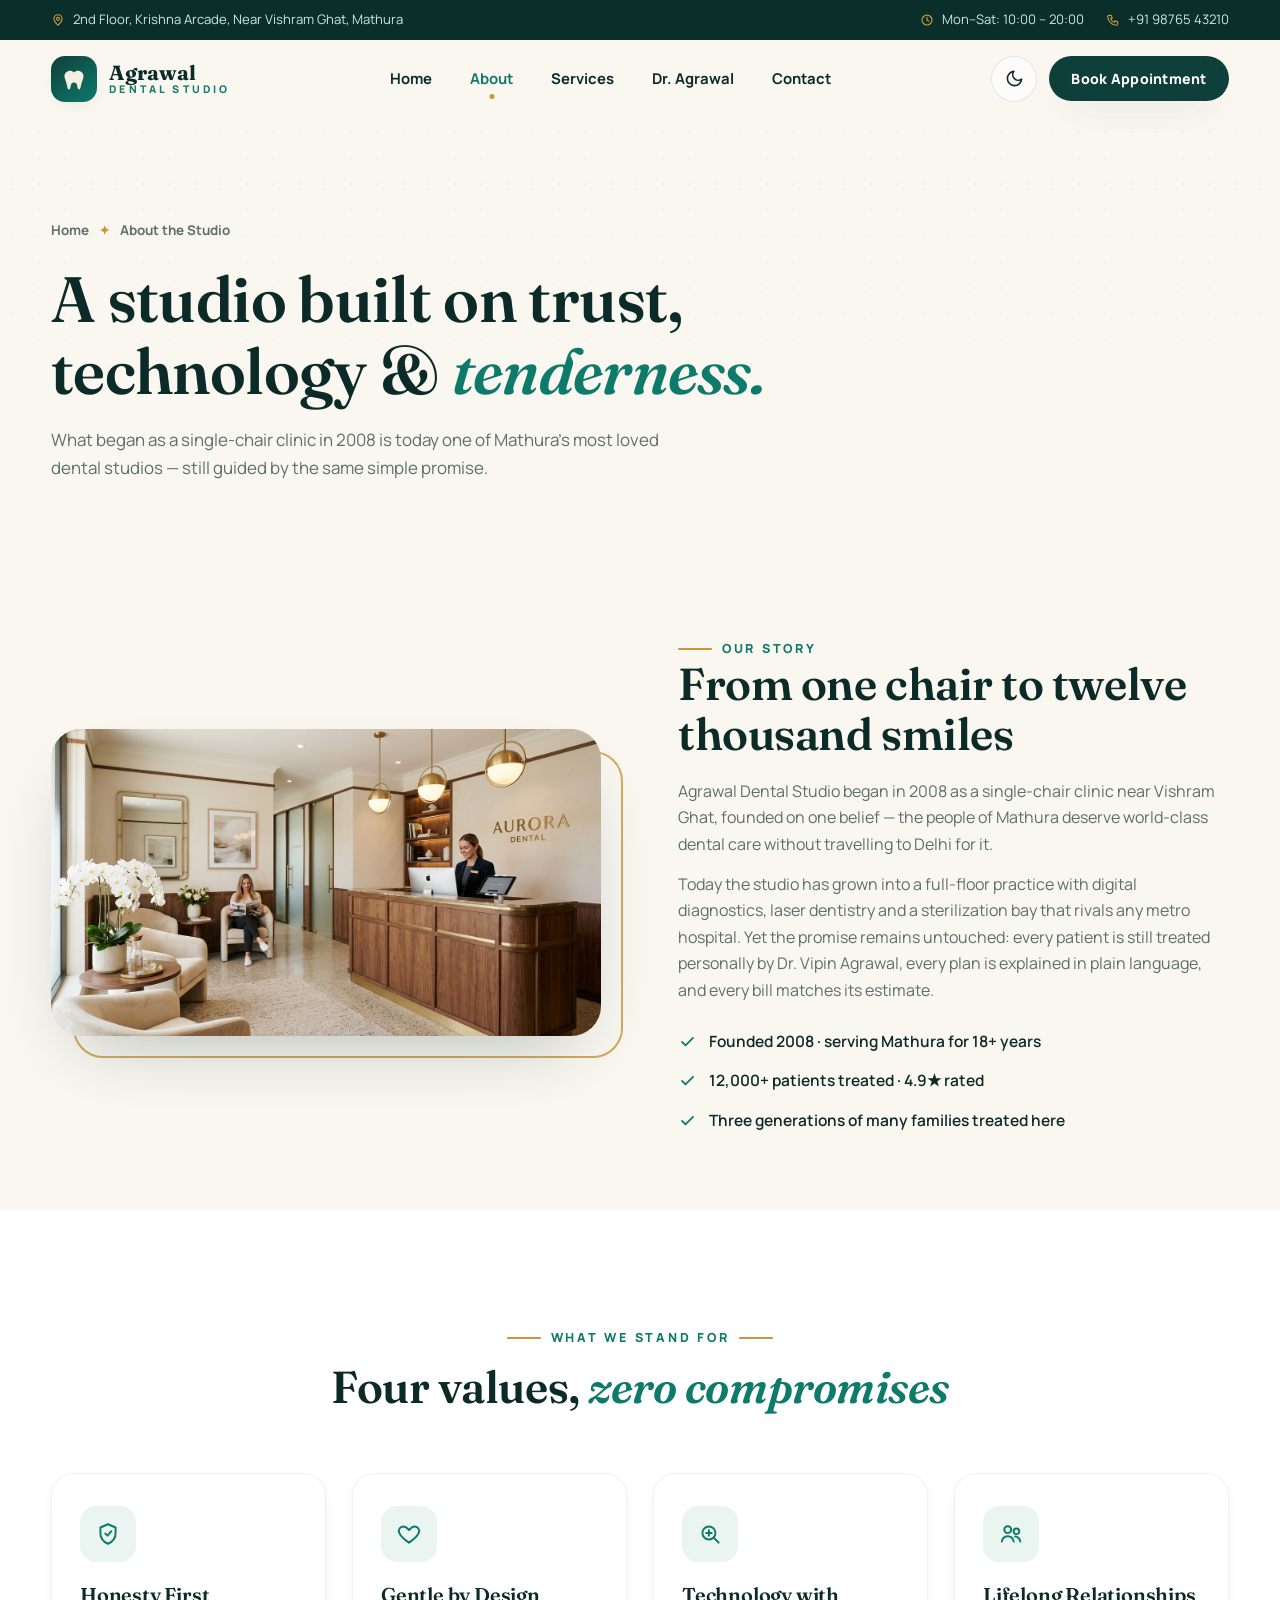
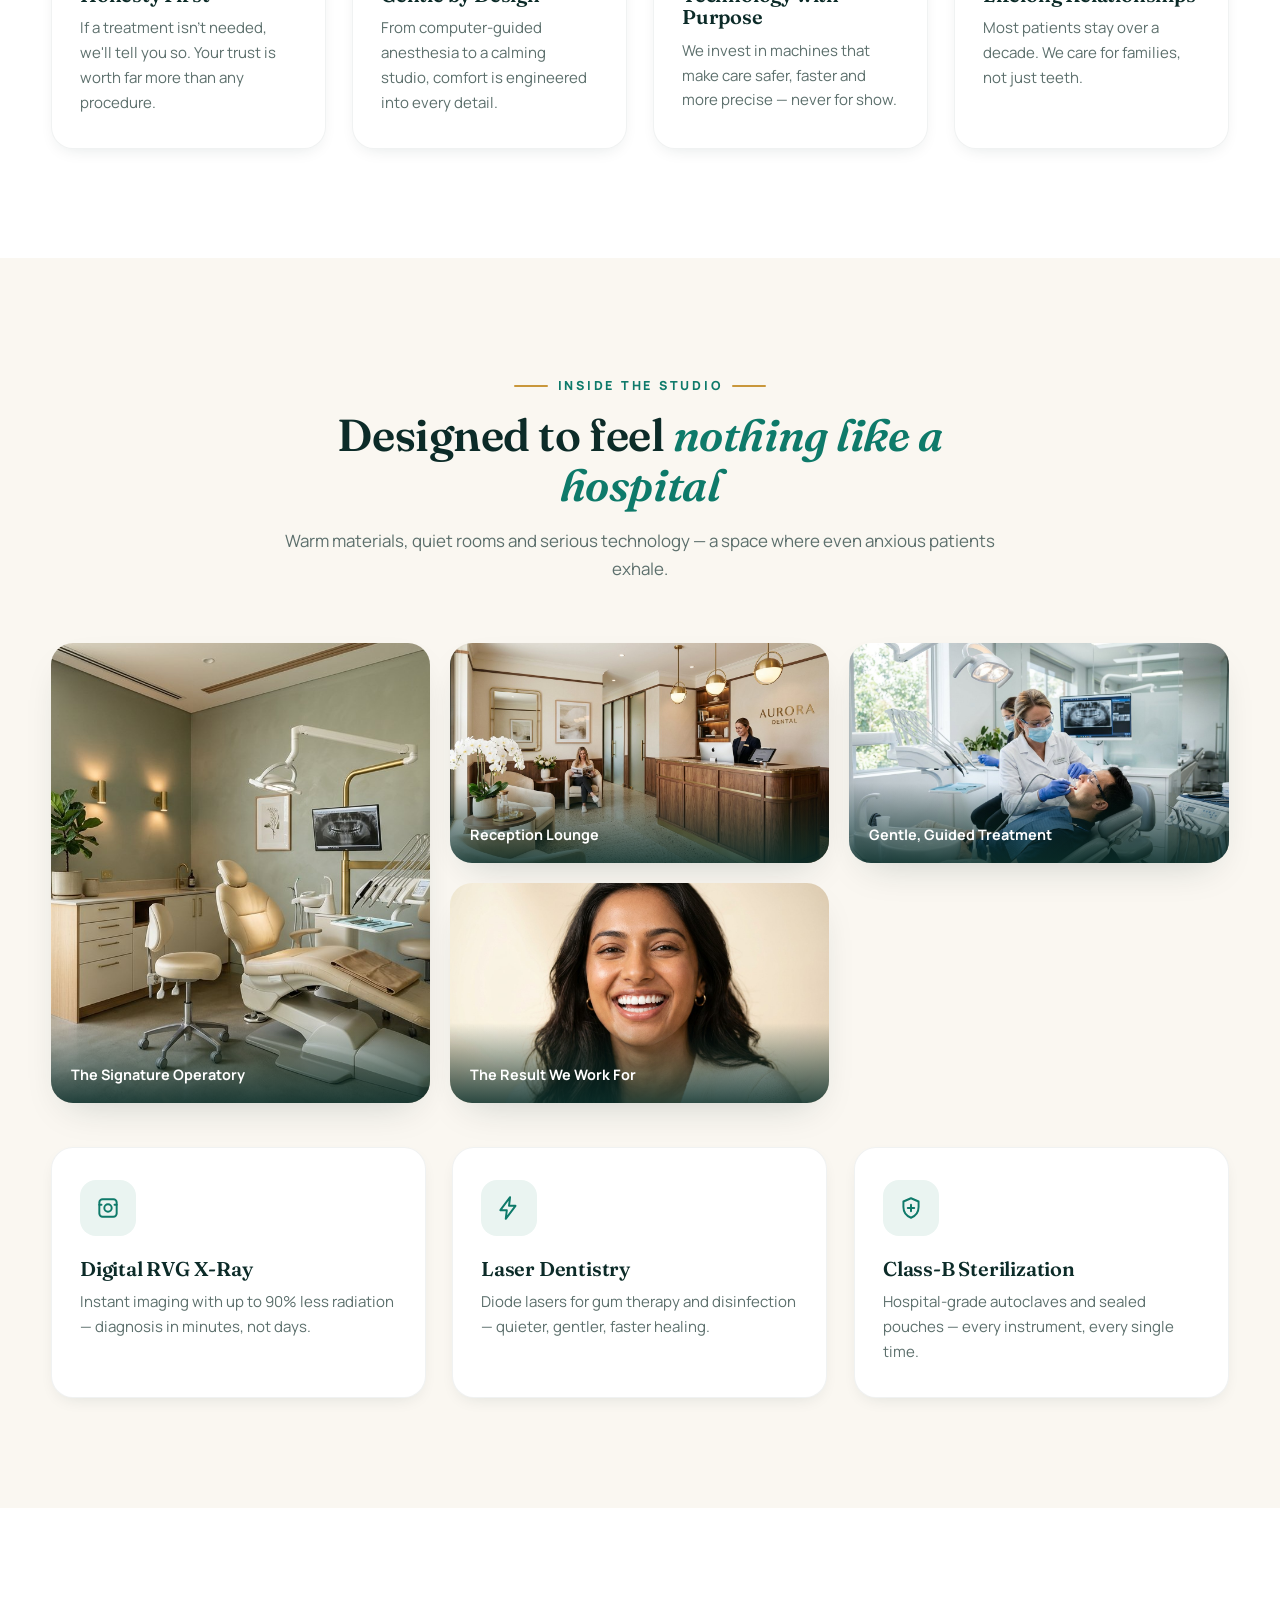
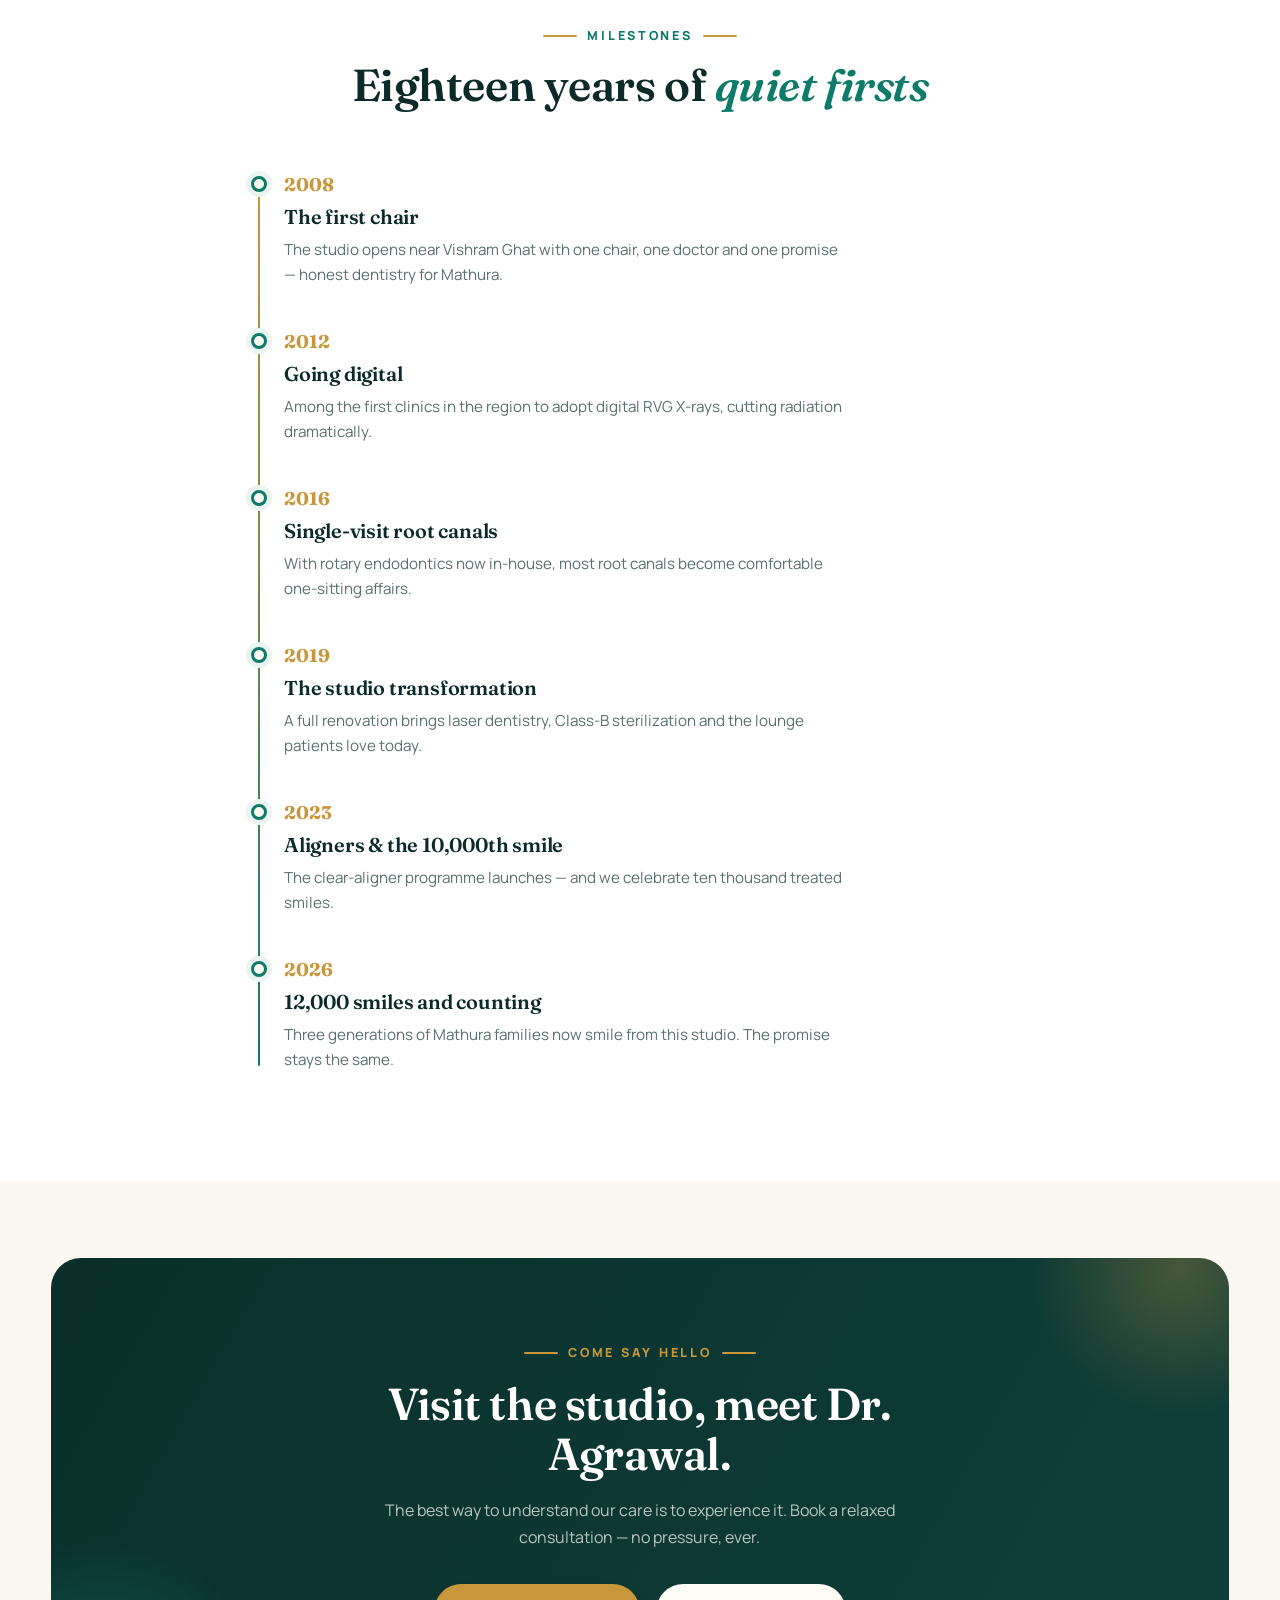
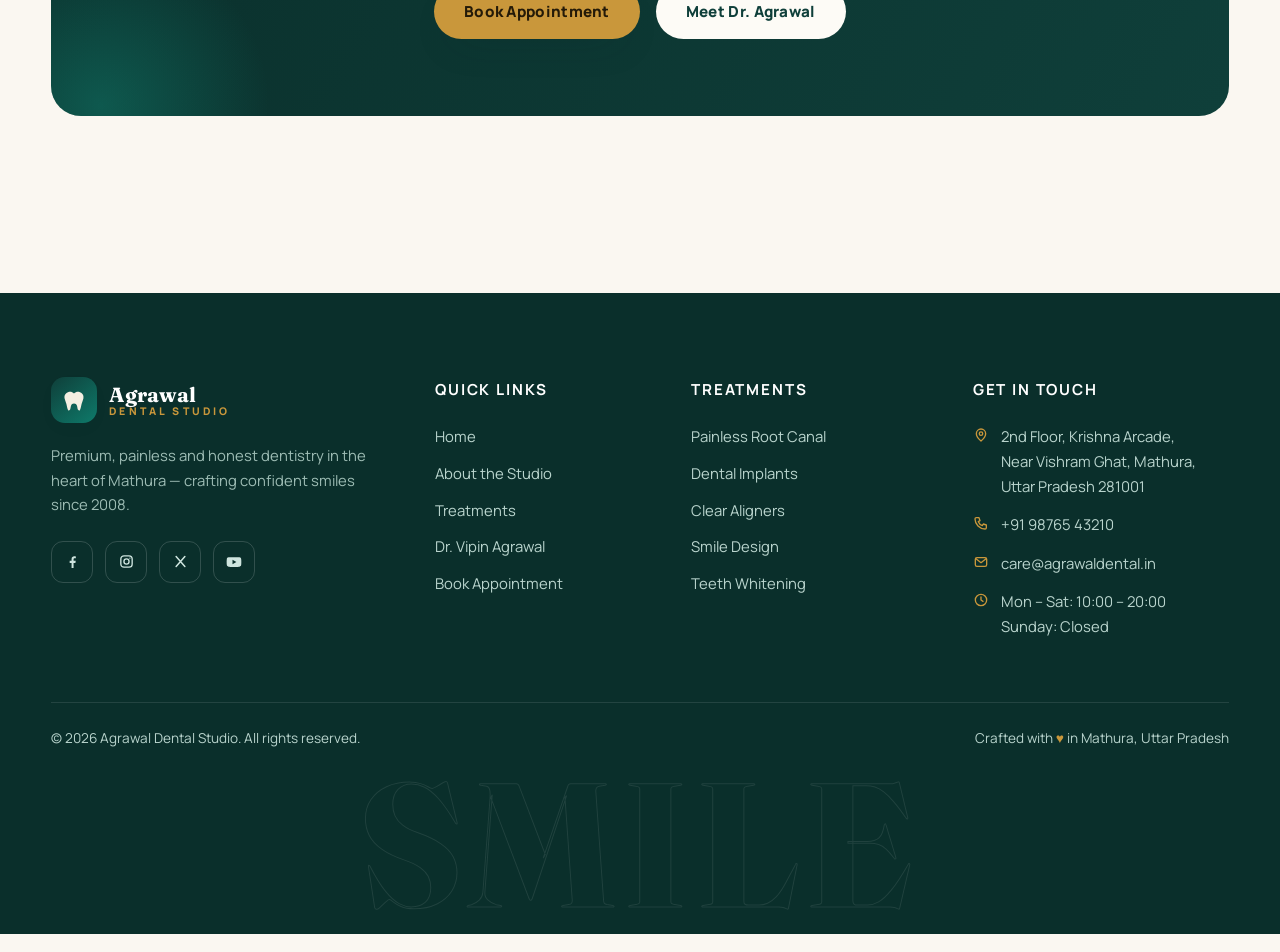
==== commit 19f0828a: "v2: dark midnight-emerald theme + cinematic motion system + placement/bug fixes - Dark theme (rich m" ====
--- a/about.html
+++ b/about.html
@@ -10,6 +10,7 @@
 <link rel="preconnect" href="https://fonts.gstatic.com" crossorigin>
 <link href="https://fonts.googleapis.com/css2?family=Fraunces:opsz,wght@9..144,500;9..144,600;9..144,700&family=Manrope:wght@400;500;600;700;800&display=swap" rel="stylesheet">
 <link rel="stylesheet" href="assets/css/style.css">
+<script>(function(){var t="light";try{t=localStorage.getItem("ads-theme")||(matchMedia("(prefers-color-scheme: dark)").matches?"dark":"light");}catch(e){}document.documentElement.setAttribute("data-theme",t);})();</script>
 </head>
 <body>
 
@@ -44,8 +45,13 @@
       <a href="services.html">Services</a>
       <a href="doctor.html">Dr. Agrawal</a>
       <a href="contact.html">Contact</a>
+      <a href="contact.html" class="btn btn-primary nav-cta">Book Appointment</a>
     </nav>
     <div class="header-cta">
+      <button class="theme-toggle" id="themeToggle" aria-label="Switch between light and dark theme" aria-pressed="false">
+        <svg class="icon-moon" width="19" height="19" viewBox="0 0 24 24" fill="none" stroke="currentColor" stroke-width="2" stroke-linecap="round" stroke-linejoin="round"><path d="M21 12.8A9 9 0 1 1 11.2 3a7 7 0 0 0 9.8 9.8z"/></svg>
+        <svg class="icon-sun" width="19" height="19" viewBox="0 0 24 24" fill="none" stroke="currentColor" stroke-width="2" stroke-linecap="round" stroke-linejoin="round"><circle cx="12" cy="12" r="4"/><path d="M12 2v2M12 20v2M4.9 4.9l1.4 1.4M17.7 17.7l1.4 1.4M2 12h2M20 12h2M4.9 19.1l1.4-1.4M17.7 6.3l1.4-1.4"/></svg>
+      </button>
       <a href="contact.html" class="btn btn-primary btn-sm">Book Appointment</a>
       <button class="nav-toggle" id="navToggle" aria-label="Toggle menu" aria-expanded="false">
         <svg width="22" height="22" viewBox="0 0 24 24" fill="none" stroke="currentColor" stroke-width="2" stroke-linecap="round"><path d="M4 7h16M4 12h16M4 17h16"/></svg>
--- a/assets/css/style.css
+++ b/assets/css/style.css
@@ -1,6 +1,6 @@
 /* ============================================================
-   AGRAWAL DENTAL STUDIO — Design System
-   Premium dental clinic demo · Mathura
+   AGRAWAL DENTAL STUDIO — Design System v2
+   Light + Dark premium themes · cinematic motion
    ============================================================ */
 
 :root {
@@ -18,6 +18,19 @@
   --muted: #5c6f6c;
   --line: rgba(12, 43, 40, 0.1);
   --line-soft: rgba(12, 43, 40, 0.06);
+
+  /* semantic surfaces */
+  --bg: var(--cream);
+  --surface: var(--paper);
+  --surface-2: #f3efe6;
+  --text: var(--ink);
+  --header-bg: rgba(250, 247, 241, 0.86);
+  --header-bg-solid: rgba(250, 247, 241, 0.97);
+  --field-bg: var(--cream);
+  --float-bg: rgba(255, 255, 255, 0.94);
+  --ghost-bg: rgba(255, 255, 255, 0.6);
+  --frame-border: #ffffff;
+
   --shadow-sm: 0 6px 18px -8px rgba(12, 43, 40, 0.14);
   --shadow-md: 0 16px 40px -18px rgba(12, 43, 40, 0.22);
   --shadow-lg: 0 30px 70px -30px rgba(12, 43, 40, 0.32);
@@ -26,6 +39,41 @@
   --font-display: "Fraunces", Georgia, "Times New Roman", serif;
   --font-body: "Manrope", "Segoe UI", Tahoma, sans-serif;
   --header-h: 78px;
+  color-scheme: light;
+}
+
+/* ---------- DARK THEME — midnight emerald & champagne ---------- */
+[data-theme="dark"] {
+  --ink: #ecf5f0;
+  --pine: #0d332d;
+  --pine-deep: #06100d;
+  --teal: #2ec4a5;
+  --teal-bright: #5eead4;
+  --mint: #10281f;
+  --teal-soft: rgba(46, 196, 165, 0.13);
+  --cream: #0a1411;
+  --paper: #0f1b17;
+  --gold: #e6b95c;
+  --gold-soft: rgba(230, 185, 92, 0.15);
+  --muted: #a3bab1;
+  --line: rgba(236, 245, 240, 0.14);
+  --line-soft: rgba(236, 245, 240, 0.07);
+
+  --bg: #0a1411;
+  --surface: #0f1b17;
+  --surface-2: #14231d;
+  --text: #ecf5f0;
+  --header-bg: rgba(8, 16, 13, 0.82);
+  --header-bg-solid: rgba(8, 16, 13, 0.96);
+  --field-bg: #0c1814;
+  --float-bg: rgba(15, 27, 23, 0.92);
+  --ghost-bg: rgba(255, 255, 255, 0.05);
+  --frame-border: #1b2c26;
+
+  --shadow-sm: 0 6px 18px -8px rgba(0, 0, 0, 0.5);
+  --shadow-md: 0 16px 40px -18px rgba(0, 0, 0, 0.6);
+  --shadow-lg: 0 30px 80px -30px rgba(0, 0, 0, 0.72);
+  color-scheme: dark;
 }
 
 /* ---------- Reset & base ---------- */
@@ -33,21 +81,22 @@
 html { scroll-behavior: smooth; }
 body {
   font-family: var(--font-body);
-  background: var(--cream);
-  color: var(--ink);
+  background: var(--bg);
+  color: var(--text);
   line-height: 1.65;
   font-size: 16px;
   -webkit-font-smoothing: antialiased;
   overflow-x: hidden;
+  transition: background-color 0.5s ease, color 0.5s ease;
 }
 img { max-width: 100%; display: block; }
 a { color: inherit; text-decoration: none; }
 ul, ol { list-style: none; }
 button { font-family: inherit; cursor: pointer; border: none; background: none; color: inherit; }
 input, select, textarea { font-family: inherit; font-size: inherit; color: inherit; }
-::selection { background: var(--teal); color: #fff; }
-
-h1, h2, h3, .display { font-family: var(--font-display); font-weight: 600; line-height: 1.12; letter-spacing: -0.01em; }
+::selection { background: var(--teal); color: #04231b; }
+
+h1, h2, h3, .display { font-family: var(--font-display); font-weight: 600; line-height: 1.12; letter-spacing: -0.01em; color: var(--text); }
 h1 { font-size: clamp(2.4rem, 5.2vw, 4rem); }
 h2 { font-size: clamp(1.9rem, 3.6vw, 2.8rem); }
 h3 { font-size: 1.25rem; }
@@ -56,6 +105,21 @@
 .container { width: min(1180px, 92%); margin-inline: auto; }
 .section { padding: clamp(70px, 9vw, 110px) 0; }
 .section-tight { padding: clamp(50px, 6vw, 80px) 0; }
+
+/* smooth theme swap on surfaces */
+.card, .site-header, .acc-item, .form-card, .info-card, .ts-card, .quote-block,
+.cred-list li, .field input, .field select, .field textarea, .nav, .float-card, .chip, .price {
+  transition: background-color 0.45s ease, color 0.45s ease, border-color 0.45s ease,
+              transform 0.35s ease, box-shadow 0.35s ease;
+}
+
+/* ---------- Scroll progress ---------- */
+.scroll-progress {
+  position: fixed; top: 0; left: 0; height: 3px; width: 0%;
+  background: linear-gradient(90deg, var(--gold), var(--teal-bright));
+  z-index: 100; border-radius: 0 3px 3px 0;
+  box-shadow: 0 0 12px rgba(201, 151, 59, 0.5);
+}
 
 /* ---------- Utilities ---------- */
 .eyebrow {
@@ -77,46 +141,65 @@
   padding: 15px 30px; border-radius: 999px;
   font-weight: 800; font-size: 0.95rem; letter-spacing: 0.02em;
   transition: transform 0.25s ease, box-shadow 0.25s ease, background 0.25s ease, color 0.25s ease;
-  white-space: nowrap;
+  white-space: nowrap; position: relative; overflow: hidden;
 }
 .btn svg { transition: transform 0.25s ease; }
 .btn:hover svg { transform: translateX(4px); }
 .btn-primary { background: var(--pine); color: #fdfbf6; box-shadow: var(--shadow-md); }
-.btn-primary:hover { background: var(--teal); transform: translateY(-3px); box-shadow: var(--shadow-lg); }
-.btn-ghost { border: 1.5px solid var(--line); color: var(--ink); background: rgba(255,255,255,0.6); }
+.btn-primary:hover { background: var(--teal); color: #04231b; transform: translateY(-3px); box-shadow: var(--shadow-lg); }
+[data-theme="dark"] .btn-primary { background: linear-gradient(135deg, var(--teal), #0e8a72); color: #04231b; }
+[data-theme="dark"] .btn-primary:hover { filter: brightness(1.12); }
+/* cinematic shine sweep */
+.btn-primary::after, .btn-gold::after {
+  content: ""; position: absolute; top: 0; left: -80%; width: 50%; height: 100%;
+  background: linear-gradient(105deg, transparent, rgba(255, 255, 255, 0.35), transparent);
+  transform: skewX(-20deg); transition: left 0.6s ease;
+}
+.btn-primary:hover::after, .btn-gold:hover::after { left: 130%; }
+.btn-ghost { border: 1.5px solid var(--line); color: var(--text); background: var(--ghost-bg); }
 .btn-ghost:hover { border-color: var(--teal); color: var(--teal); transform: translateY(-3px); }
 .btn-gold { background: var(--gold); color: #241a08; box-shadow: var(--shadow-md); }
 .btn-gold:hover { background: #dbaa4c; transform: translateY(-3px); }
+[data-theme="dark"] .btn-gold:hover { background: #f0c76e; }
 .btn-light { background: #fdfbf6; color: var(--pine); }
 .btn-light:hover { transform: translateY(-3px); box-shadow: var(--shadow-lg); }
+[data-theme="dark"] .btn-light { color: #0d332d; }
 .btn-sm { padding: 11px 22px; font-size: 0.88rem; }
 
-.text-link {
-  display: inline-flex; align-items: center; gap: 8px;
-  font-weight: 800; color: var(--teal); font-size: 0.95rem;
-}
+.text-link { display: inline-flex; align-items: center; gap: 8px; font-weight: 800; color: var(--teal); font-size: 0.95rem; }
 .text-link svg { transition: transform 0.25s; }
 .text-link:hover svg { transform: translateX(5px); }
 
 .chip {
   display: inline-flex; align-items: center; gap: 8px;
-  background: var(--teal-soft); color: var(--pine);
-  border: 1px solid rgba(14, 122, 106, 0.18);
+  background: var(--teal-soft); color: var(--teal-bright);
+  border: 1px solid rgba(14, 122, 106, 0.25);
   padding: 8px 16px; border-radius: 999px;
   font-size: 0.82rem; font-weight: 700;
 }
-
-/* ---------- Reveal animations ---------- */
-[data-reveal] { opacity: 0; transform: translateY(28px); transition: opacity 0.8s cubic-bezier(0.2, 0.7, 0.2, 1), transform 0.8s cubic-bezier(0.2, 0.7, 0.2, 1); }
-[data-reveal].revealed { opacity: 1; transform: none; }
-@media (prefers-reduced-motion: reduce) {
-  [data-reveal] { opacity: 1; transform: none; transition: none; }
-  html { scroll-behavior: auto; }
+[data-theme="dark"] .chip { border-color: rgba(94, 234, 212, 0.22); }
+
+/* ---------- Cinematic reveal ---------- */
+[data-reveal] {
+  opacity: 0; transform: translateY(34px) scale(0.985); filter: blur(10px);
+  transition: opacity 0.9s cubic-bezier(0.2, 0.7, 0.2, 1), transform 0.9s cubic-bezier(0.2, 0.7, 0.2, 1), filter 0.9s cubic-bezier(0.2, 0.7, 0.2, 1);
+  will-change: opacity, transform, filter;
+}
+[data-reveal].revealed { opacity: 1; transform: none; filter: blur(0); }
+
+/* Ken Burns breathing imagery */
+@keyframes kenburns {
+  0% { transform: scale(1) translate(0, 0); }
+  100% { transform: scale(1.08) translate(1.5%, -1.5%); }
+}
+.kenburns img, .hero-media .frame img, .gallery img, .split .media img, .doc-card .media img, .doc-hero .media img {
+  animation: kenburns 16s ease-in-out infinite alternate;
 }
 
 /* ---------- Topbar ---------- */
 .topbar { background: var(--pine-deep); color: #cfe5df; font-size: 0.82rem; }
-.topbar-inner { display: flex; justify-content: space-between; align-items: center; gap: 16px; padding: 9px 0; }
+[data-theme="dark"] .topbar { background: #040b09; border-bottom: 1px solid rgba(230, 185, 92, 0.12); }
+.topbar-inner { display: flex; justify-content: space-between; align-items: center; gap: 10px 16px; padding: 9px 0; flex-wrap: wrap; }
 .topbar-item { display: inline-flex; align-items: center; gap: 8px; }
 .topbar-item svg { color: var(--gold); flex: none; }
 .topbar-right { display: flex; gap: 22px; }
@@ -126,14 +209,14 @@
 
 /* ---------- Header ---------- */
 .site-header {
-  position: sticky; top: 0; z-index: 60;
-  background: rgba(250, 247, 241, 0.86);
+  position: sticky; top: 0; z-index: 80;
+  background: var(--header-bg);
   backdrop-filter: blur(14px); -webkit-backdrop-filter: blur(14px);
   border-bottom: 1px solid transparent;
   transition: box-shadow 0.3s, border-color 0.3s, background 0.3s;
 }
-.site-header.scrolled { border-color: var(--line-soft); box-shadow: var(--shadow-sm); background: rgba(250, 247, 241, 0.97); }
-.header-inner { display: flex; align-items: center; justify-content: space-between; gap: 24px; height: var(--header-h); }
+.site-header.scrolled { border-color: var(--line-soft); box-shadow: var(--shadow-sm); background: var(--header-bg-solid); }
+.header-inner { display: flex; align-items: center; justify-content: space-between; gap: 20px; height: var(--header-h); }
 
 .brand { display: inline-flex; align-items: center; gap: 12px; }
 .brand-mark {
@@ -142,13 +225,14 @@
   display: grid; place-items: center; color: #f4efe2;
   box-shadow: var(--shadow-sm);
 }
-.brand-name { font-family: var(--font-display); font-size: 1.28rem; font-weight: 700; line-height: 1.05; color: var(--ink); }
+[data-theme="dark"] .brand-mark { background: linear-gradient(140deg, #12463d, var(--teal)); color: #06231c; }
+.brand-name { font-family: var(--font-display); font-size: 1.28rem; font-weight: 700; line-height: 1.05; color: var(--text); }
 .brand-name small { display: block; font-family: var(--font-body); font-size: 0.66rem; font-weight: 800; letter-spacing: 0.3em; text-transform: uppercase; color: var(--teal); }
 
 .nav { display: flex; align-items: center; gap: 6px; }
 .nav a {
   position: relative; padding: 10px 16px; border-radius: 999px;
-  font-weight: 700; font-size: 0.93rem; color: var(--ink);
+  font-weight: 700; font-size: 0.93rem; color: var(--text);
   transition: color 0.2s, background 0.2s;
 }
 .nav a:hover { color: var(--teal); background: var(--teal-soft); }
@@ -157,23 +241,35 @@
   content: ""; position: absolute; left: 50%; bottom: 2px; transform: translateX(-50%);
   width: 5px; height: 5px; border-radius: 50%; background: var(--gold);
 }
-
-.header-cta { display: flex; align-items: center; gap: 14px; }
+.nav-cta { display: none; }
+
+.header-cta { display: flex; align-items: center; gap: 12px; }
 .nav-toggle { display: none; width: 46px; height: 46px; border-radius: 12px; border: 1px solid var(--line); place-items: center; }
 .nav-toggle svg { display: block; }
+
+.theme-toggle {
+  width: 46px; height: 46px; border-radius: 50%; border: 1px solid var(--line);
+  display: grid; place-items: center; color: var(--text); background: var(--ghost-bg);
+  transition: all 0.3s ease;
+}
+.theme-toggle:hover { border-color: var(--gold); color: var(--gold); transform: rotate(20deg); }
+.theme-toggle .icon-sun { display: none; }
+[data-theme="dark"] .theme-toggle .icon-sun { display: block; }
+[data-theme="dark"] .theme-toggle .icon-moon { display: none; }
 
 @media (max-width: 1020px) {
   .nav {
     position: fixed; inset: 0 0 auto 0; z-index: 70;
     flex-direction: column; align-items: stretch; gap: 4px;
-    background: var(--cream); padding: calc(var(--header-h) + 20px) 6% 30px;
-    transform: translateY(-110%); transition: transform 0.4s cubic-bezier(0.2, 0.8, 0.2, 1);
+    background: var(--bg); padding: calc(var(--header-h) + 20px) 6% 30px;
+    transform: translateY(-110%); transition: transform 0.45s cubic-bezier(0.2, 0.8, 0.2, 1);
     box-shadow: var(--shadow-lg); border-radius: 0 0 26px 26px;
   }
   .nav a { padding: 14px 18px; font-size: 1.05rem; }
   .nav.open { transform: translateY(0); }
+  .nav-cta { display: inline-flex; justify-content: center; margin-top: 14px; }
   .nav-toggle { display: grid; }
-  .header-cta .btn { display: none; }
+  .header-cta > .btn { display: none; }
 }
 
 /* ---------- Hero ---------- */
@@ -185,6 +281,11 @@
     radial-gradient(480px 340px at 4% 90%, rgba(201, 151, 59, 0.1), transparent 65%);
   pointer-events: none;
 }
+[data-theme="dark"] .hero::before {
+  background:
+    radial-gradient(620px 420px at 88% 6%, rgba(46, 196, 165, 0.14), transparent 65%),
+    radial-gradient(520px 380px at 2% 92%, rgba(230, 185, 92, 0.1), transparent 65%);
+}
 .hero-grid { position: relative; display: grid; grid-template-columns: 1.05fr 0.95fr; gap: clamp(36px, 5vw, 70px); align-items: center; }
 .hero-copy .eyebrow { margin-bottom: 20px; }
 .hero-copy h1 { margin-bottom: 22px; }
@@ -195,34 +296,37 @@
 .hero-stats { display: flex; gap: clamp(22px, 3.4vw, 46px); flex-wrap: wrap; }
 .hstat { position: relative; padding-left: 18px; }
 .hstat::before { content: ""; position: absolute; left: 0; top: 6px; bottom: 6px; width: 3px; border-radius: 3px; background: linear-gradient(var(--gold), var(--teal)); }
-.hstat .num { font-family: var(--font-display); font-size: 2rem; font-weight: 700; color: var(--pine); line-height: 1; }
+.hstat .num { font-family: var(--font-display); font-size: 2rem; font-weight: 700; color: var(--text); line-height: 1; }
+[data-theme="dark"] .hstat .num { color: #f4efe2; }
 .hstat .lbl { font-size: 0.82rem; font-weight: 700; color: var(--muted); letter-spacing: 0.04em; margin-top: 6px; }
 
 .hero-media { position: relative; }
 .hero-media .frame {
   border-radius: var(--radius-lg); overflow: hidden;
   box-shadow: var(--shadow-lg); aspect-ratio: 4 / 4.4;
-  border: 6px solid #fff;
+  border: 6px solid var(--frame-border);
+  will-change: transform;
 }
 .hero-media .frame img { width: 100%; height: 100%; object-fit: cover; }
 
 .float-card {
   position: absolute; display: flex; gap: 14px; align-items: center;
-  background: rgba(255, 255, 255, 0.94); backdrop-filter: blur(8px);
+  background: var(--float-bg); backdrop-filter: blur(10px);
   border: 1px solid var(--line-soft); border-radius: 18px;
   padding: 14px 18px; box-shadow: var(--shadow-md);
   animation: floaty 6s ease-in-out infinite;
 }
 .float-card .fc-icon { width: 44px; height: 44px; border-radius: 12px; display: grid; place-items: center; flex: none; }
-.float-card b { display: block; font-size: 0.92rem; color: var(--ink); line-height: 1.25; }
+.float-card b { display: block; font-size: 0.92rem; color: var(--text); line-height: 1.25; }
 .float-card span { font-size: 0.78rem; color: var(--muted); }
 .float-card.fc-top { top: 7%; left: -9%; }
 .float-card.fc-bottom { bottom: 8%; right: -6%; animation-delay: 1.6s; }
 @keyframes floaty { 0%, 100% { transform: translateY(0); } 50% { transform: translateY(-12px); } }
 
-.spin-badge { position: absolute; top: -34px; right: -20px; width: 118px; height: 118px; }
-.spin-badge .ring { animation: spin 20s linear infinite; transform-origin: 50% 50%; }
-.spin-badge text { font-size: 10.2px; font-weight: 800; letter-spacing: 2.6px; fill: var(--pine); font-family: var(--font-body); }
+.spin-badge { position: absolute; top: -34px; right: -20px; width: 118px; height: 118px; will-change: transform; }
+.spin-badge .ring { animation: spin 22s linear infinite; transform-origin: 50% 50%; }
+.spin-badge text { font-size: 8.2px; font-weight: 800; letter-spacing: 1.6px; fill: var(--text); font-family: var(--font-body); }
+[data-theme="dark"] .spin-badge text { fill: var(--gold); }
 .spin-badge .core { fill: var(--gold); }
 @keyframes spin { to { transform: rotate(360deg); } }
 
@@ -239,8 +343,14 @@
 }
 
 /* ---------- Marquee ---------- */
-.marquee { background: var(--pine); color: #e9f3ef; overflow: hidden; padding: 16px 0; border-block: 1px solid rgba(255,255,255,0.08); }
-.marquee-track { display: flex; gap: 0; width: max-content; animation: marquee 32s linear infinite; }
+.marquee {
+  background: var(--pine); color: #e9f3ef; overflow: hidden; padding: 16px 0;
+  border-block: 1px solid rgba(255, 255, 255, 0.08);
+  mask-image: linear-gradient(90deg, transparent, #000 8%, #000 92%, transparent);
+  -webkit-mask-image: linear-gradient(90deg, transparent, #000 8%, #000 92%, transparent);
+}
+[data-theme="dark"] .marquee { background: #0d2a24; border-block-color: rgba(94, 234, 212, 0.12); }
+.marquee-track { display: flex; width: max-content; animation: marquee 34s linear infinite; }
 .marquee:hover .marquee-track { animation-play-state: paused; }
 .marquee-track span { display: inline-flex; align-items: center; gap: 26px; padding-right: 26px; font-weight: 700; letter-spacing: 0.14em; font-size: 0.86rem; text-transform: uppercase; white-space: nowrap; }
 .marquee-track i { color: var(--gold); font-style: normal; }
@@ -255,19 +365,20 @@
 @media (max-width: 640px) { .cols-2, .cols-3, .cols-4 { grid-template-columns: 1fr; } }
 
 .card {
-  background: var(--paper); border: 1px solid var(--line-soft);
+  background: var(--surface); border: 1px solid var(--line-soft);
   border-radius: var(--radius); padding: 32px 28px;
   box-shadow: var(--shadow-sm);
-  transition: transform 0.35s ease, box-shadow 0.35s ease, border-color 0.35s ease;
   position: relative; overflow: hidden;
-}
-.card:hover { transform: translateY(-8px); box-shadow: var(--shadow-lg); border-color: rgba(14, 122, 106, 0.25); }
+  will-change: transform;
+}
+.card:hover { transform: translateY(-8px); box-shadow: var(--shadow-lg); border-color: rgba(14, 122, 106, 0.35); }
 .card .icon {
   width: 56px; height: 56px; border-radius: 16px; display: grid; place-items: center;
   background: var(--teal-soft); color: var(--teal); margin-bottom: 22px;
   transition: background 0.3s, color 0.3s, transform 0.3s;
 }
 .card:hover .icon { background: var(--pine); color: #f2ede0; transform: rotate(-6deg) scale(1.05); }
+[data-theme="dark"] .card:hover .icon { background: var(--teal); color: #04231b; }
 .card h3 { margin-bottom: 10px; }
 .card p { font-size: 0.94rem; }
 .card .card-foot { margin-top: 20px; }
@@ -275,19 +386,21 @@
 .card.tinted { background: linear-gradient(160deg, var(--pine), var(--teal)); border: none; color: #eef6f2; }
 .card.tinted p { color: rgba(238, 246, 242, 0.78); }
 .card.tinted .icon { background: rgba(255, 255, 255, 0.12); color: var(--gold); }
+[data-theme="dark"] .card.tinted { background: linear-gradient(160deg, #113c34, #0e6b58); }
 
 /* ---------- Split sections ---------- */
 .split { display: grid; grid-template-columns: 1fr 1fr; gap: clamp(40px, 6vw, 84px); align-items: center; }
-.split .media { position: relative; }
+.split .media { position: relative; z-index: 0; }
 .split .media img { border-radius: var(--radius-lg); box-shadow: var(--shadow-lg); width: 100%; object-fit: cover; }
-.split .media .accent-frame { position: absolute; inset: 22px -22px -22px 22px; border: 2px solid var(--gold); border-radius: var(--radius-lg); z-index: -1; }
+.split .media .accent-frame { position: absolute; inset: 22px -22px -22px 22px; border: 2px solid var(--gold); border-radius: var(--radius-lg); z-index: -1; opacity: 0.8; }
 .split .checklist { margin-top: 26px; display: grid; gap: 14px; }
-.split .checklist li { display: flex; gap: 12px; align-items: flex-start; font-weight: 600; color: var(--ink); font-size: 0.97rem; }
+.split .checklist li { display: flex; gap: 12px; align-items: flex-start; font-weight: 600; color: var(--text); font-size: 0.97rem; }
 .split .checklist li svg { flex: none; margin-top: 3px; color: var(--teal); }
 @media (max-width: 920px) { .split { grid-template-columns: 1fr; } .split .media .accent-frame { inset: 16px -10px -10px 16px; } }
 
 /* ---------- Stats band ---------- */
 .band { background: linear-gradient(135deg, var(--pine-deep), var(--pine) 55%, var(--teal)); color: #eaf4f0; border-radius: var(--radius-lg); padding: clamp(44px, 6vw, 70px) clamp(28px, 5vw, 70px); position: relative; overflow: hidden; }
+[data-theme="dark"] .band { background: linear-gradient(135deg, #04120e, #0d332d 55%, #10695a); border: 1px solid rgba(94, 234, 212, 0.15); }
 .band::before { content: ""; position: absolute; width: 420px; height: 420px; border-radius: 50%; right: -140px; top: -180px; background: radial-gradient(circle, rgba(201, 151, 59, 0.25), transparent 70%); }
 .band-grid { display: grid; grid-template-columns: repeat(4, 1fr); gap: 34px; position: relative; }
 .band .num { font-family: var(--font-display); font-size: clamp(2.2rem, 4vw, 3.2rem); font-weight: 700; color: #fff; line-height: 1; }
@@ -298,10 +411,10 @@
 /* ---------- Testimonials ---------- */
 .ts-slider { position: relative; }
 .ts-viewport { overflow: hidden; border-radius: var(--radius-lg); }
-.ts-track { display: flex; transition: transform 0.65s cubic-bezier(0.25, 0.8, 0.25, 1); }
+.ts-track { display: flex; transition: transform 0.7s cubic-bezier(0.22, 0.9, 0.24, 1); }
 .ts-slide { min-width: 100%; padding: 6px; }
 .ts-card {
-  background: var(--paper); border: 1px solid var(--line-soft); border-radius: var(--radius-lg);
+  background: var(--surface); border: 1px solid var(--line-soft); border-radius: var(--radius-lg);
   padding: clamp(32px, 5vw, 58px); box-shadow: var(--shadow-md);
   display: grid; grid-template-columns: auto 1fr; gap: clamp(22px, 4vw, 44px); align-items: start;
   position: relative; overflow: hidden;
@@ -310,16 +423,17 @@
   content: "\201C"; position: absolute; font-family: var(--font-display);
   font-size: 12rem; line-height: 1; color: var(--mint); top: -30px; right: 26px;
 }
+[data-theme="dark"] .ts-card::before { color: rgba(46, 196, 165, 0.12); }
 .ts-card .quote-mark { width: 62px; height: 62px; border-radius: 20px; background: var(--gold-soft); color: var(--gold); display: grid; place-items: center; }
-.ts-card blockquote { font-family: var(--font-display); font-size: clamp(1.15rem, 2.2vw, 1.5rem); line-height: 1.45; color: var(--ink); font-weight: 500; position: relative; }
+.ts-card blockquote { font-family: var(--font-display); font-size: clamp(1.15rem, 2.2vw, 1.5rem); line-height: 1.45; color: var(--text); font-weight: 500; position: relative; }
 .ts-meta { display: flex; align-items: center; gap: 14px; margin-top: 24px; }
 .ts-avatar { width: 50px; height: 50px; border-radius: 50%; display: grid; place-items: center; font-weight: 800; color: #fff; font-size: 1rem; flex: none; }
-.ts-meta b { display: block; color: var(--ink); }
+.ts-meta b { display: block; color: var(--text); }
 .ts-meta span { font-size: 0.84rem; color: var(--muted); }
 .ts-stars { color: var(--gold); letter-spacing: 3px; font-size: 0.9rem; margin-bottom: 14px; }
 .ts-nav { display: flex; align-items: center; justify-content: center; gap: 22px; margin-top: 30px; }
-.ts-btn { width: 52px; height: 52px; border-radius: 50%; border: 1.5px solid var(--line); display: grid; place-items: center; transition: all 0.25s; }
-.ts-btn:hover { background: var(--pine); color: #fff; border-color: var(--pine); }
+.ts-btn { width: 52px; height: 52px; border-radius: 50%; border: 1.5px solid var(--line); display: grid; place-items: center; transition: all 0.25s; color: var(--text); }
+.ts-btn:hover { background: var(--teal); color: #04231b; border-color: var(--teal); transform: scale(1.08); }
 .ts-dots { display: flex; gap: 8px; }
 .ts-dots button { width: 9px; height: 9px; border-radius: 99px; background: var(--line); transition: all 0.3s; }
 .ts-dots button.on { width: 26px; background: var(--teal); }
@@ -328,18 +442,20 @@
 /* ---------- Doctor spotlight ---------- */
 .doctor-strip { background: var(--teal-soft); }
 .doc-card { display: grid; grid-template-columns: 0.9fr 1.1fr; gap: clamp(30px, 5vw, 70px); align-items: center; }
-.doc-card .media { position: relative; }
+.doc-card .media { position: relative; z-index: 0; }
 .doc-card .media img { border-radius: var(--radius-lg); box-shadow: var(--shadow-lg); aspect-ratio: 4/4.6; object-fit: cover; width: 100%; }
 .doc-card .exp-ribbon {
   position: absolute; bottom: 22px; left: 50%; transform: translateX(-50%);
   background: var(--gold); color: #241a08; font-weight: 800; font-size: 0.86rem;
   padding: 12px 26px; border-radius: 999px; box-shadow: var(--shadow-md); white-space: nowrap;
 }
+@media (max-width: 480px) { .doc-card .exp-ribbon { font-size: 0.74rem; padding: 10px 18px; white-space: normal; text-align: center; width: max-content; max-width: 86%; } }
 .doc-card .chips { display: flex; flex-wrap: wrap; gap: 10px; margin: 22px 0 28px; }
 @media (max-width: 920px) { .doc-card { grid-template-columns: 1fr; } .doc-card .media { max-width: 460px; margin-inline: auto; } }
 
 /* ---------- CTA band ---------- */
 .cta-band { position: relative; overflow: hidden; background: linear-gradient(120deg, var(--pine-deep), var(--pine)); border-radius: var(--radius-lg); color: #f0f7f4; padding: clamp(46px, 6vw, 78px); text-align: center; }
+[data-theme="dark"] .cta-band { background: linear-gradient(120deg, #04120e, #0d332d); border: 1px solid rgba(230, 185, 92, 0.18); }
 .cta-band::before, .cta-band::after { content: ""; position: absolute; border-radius: 50%; }
 .cta-band::before { width: 340px; height: 340px; left: -120px; bottom: -160px; background: radial-gradient(circle, rgba(20, 160, 138, 0.35), transparent 70%); }
 .cta-band::after { width: 300px; height: 300px; right: -100px; top: -140px; background: radial-gradient(circle, rgba(201, 151, 59, 0.3), transparent 70%); }
@@ -366,7 +482,7 @@
 
 /* ---------- Services page ---------- */
 .svc-card { display: flex; flex-direction: column; }
-.svc-card .svc-top { display: flex; justify-content: space-between; align-items: flex-start; margin-bottom: 20px; }
+.svc-card .svc-top { display: flex; justify-content: space-between; align-items: flex-start; gap: 12px; margin-bottom: 20px; }
 .svc-card .price { font-size: 0.78rem; font-weight: 800; color: var(--gold); background: var(--gold-soft); padding: 7px 14px; border-radius: 999px; white-space: nowrap; }
 .svc-card ul { margin-top: 16px; display: grid; gap: 9px; }
 .svc-card ul li { display: flex; gap: 10px; font-size: 0.9rem; font-weight: 600; color: var(--muted); align-items: flex-start; }
@@ -378,7 +494,7 @@
 .step::before {
   counter-increment: step; content: "0" counter(step);
   font-family: var(--font-display); font-size: 3.4rem; font-weight: 700;
-  color: transparent; -webkit-text-stroke: 1.5px var(--teal); opacity: 0.65; line-height: 1;
+  color: transparent; -webkit-text-stroke: 1.5px var(--teal); opacity: 0.75; line-height: 1;
 }
 .step::after { content: ""; position: absolute; top: 46px; left: 78px; right: -14px; height: 1.5px; background: repeating-linear-gradient(90deg, var(--line) 0 8px, transparent 8px 16px); }
 .step:last-child::after { display: none; }
@@ -389,11 +505,11 @@
 
 /* FAQ accordion */
 .acc { max-width: 820px; margin-inline: auto; display: grid; gap: 14px; }
-.acc-item { background: var(--paper); border: 1px solid var(--line-soft); border-radius: 18px; overflow: hidden; transition: box-shadow 0.3s, border-color 0.3s; }
-.acc-item.open { border-color: rgba(14, 122, 106, 0.3); box-shadow: var(--shadow-md); }
-.acc-head { width: 100%; display: flex; justify-content: space-between; align-items: center; gap: 18px; text-align: left; padding: 22px 26px; font-weight: 800; font-size: 1rem; color: var(--ink); }
+.acc-item { background: var(--surface); border: 1px solid var(--line-soft); border-radius: 18px; overflow: hidden; }
+.acc-item.open { border-color: rgba(14, 122, 106, 0.4); box-shadow: var(--shadow-md); }
+.acc-head { width: 100%; display: flex; justify-content: space-between; align-items: center; gap: 18px; text-align: left; padding: 22px 26px; font-weight: 800; font-size: 1rem; color: var(--text); }
 .acc-head .plus { flex: none; width: 34px; height: 34px; border-radius: 50%; background: var(--teal-soft); color: var(--teal); display: grid; place-items: center; transition: transform 0.35s, background 0.3s, color 0.3s; }
-.acc-item.open .plus { transform: rotate(45deg); background: var(--pine); color: #fff; }
+.acc-item.open .plus { transform: rotate(45deg); background: var(--teal); color: #04231b; }
 .acc-body { max-height: 0; overflow: hidden; transition: max-height 0.45s cubic-bezier(0.25, 0.8, 0.25, 1); }
 .acc-body p { padding: 0 26px 24px; font-size: 0.95rem; }
 
@@ -403,7 +519,7 @@
 .timeline::before { content: ""; position: absolute; left: 8px; top: 6px; bottom: 6px; width: 2px; background: linear-gradient(var(--gold), var(--teal)); border-radius: 2px; }
 .tl-item { position: relative; padding-bottom: 40px; }
 .tl-item:last-child { padding-bottom: 0; }
-.tl-item::before { content: ""; position: absolute; left: -33px; top: 6px; width: 16px; height: 16px; border-radius: 50%; background: var(--cream); border: 3.5px solid var(--teal); box-shadow: 0 0 0 5px var(--teal-soft); }
+.tl-item::before { content: ""; position: absolute; left: -33px; top: 6px; width: 16px; height: 16px; border-radius: 50%; background: var(--bg); border: 3.5px solid var(--teal); box-shadow: 0 0 0 5px var(--teal-soft); }
 .tl-item .year { font-family: var(--font-display); font-weight: 700; color: var(--gold); font-size: 1.15rem; }
 .tl-item h3 { margin: 6px 0 8px; }
 .tl-item p { max-width: 560px; font-size: 0.95rem; }
@@ -411,44 +527,45 @@
 .gallery { display: grid; grid-template-columns: repeat(3, 1fr); grid-auto-rows: 220px; gap: 20px; }
 .gallery figure { border-radius: var(--radius); overflow: hidden; position: relative; box-shadow: var(--shadow-md); }
 .gallery figure.tall { grid-row: span 2; }
-.gallery img { width: 100%; height: 100%; object-fit: cover; transition: transform 0.6s ease; }
-.gallery figure:hover img { transform: scale(1.06); }
+.gallery img { width: 100%; height: 100%; object-fit: cover; }
+.gallery figure:hover img { animation-play-state: paused; }
 .gallery figcaption { position: absolute; inset: auto 0 0 0; padding: 40px 20px 16px; color: #fff; font-weight: 700; font-size: 0.9rem; background: linear-gradient(transparent, rgba(10, 47, 43, 0.85)); }
 @media (max-width: 860px) { .gallery { grid-template-columns: repeat(2, 1fr); } }
 @media (max-width: 560px) { .gallery { grid-template-columns: 1fr; } .gallery figure.tall { grid-row: span 1; } }
 
 /* ---------- Doctor page ---------- */
 .doc-hero { display: grid; grid-template-columns: 0.85fr 1.15fr; gap: clamp(36px, 5vw, 76px); align-items: center; }
+.doc-hero .media { position: relative; z-index: 0; }
 .doc-hero .media img { border-radius: var(--radius-lg); box-shadow: var(--shadow-lg); aspect-ratio: 4/4.5; object-fit: cover; width: 100%; }
 .doc-hero .degrees { margin: 18px 0 6px; font-weight: 800; color: var(--teal); letter-spacing: 0.04em; }
-.quote-block { position: relative; background: var(--paper); border-radius: var(--radius-lg); border: 1px solid var(--line-soft); padding: clamp(36px, 5vw, 60px); box-shadow: var(--shadow-md); }
+.quote-block { position: relative; background: var(--surface); border-radius: var(--radius-lg); border: 1px solid var(--line-soft); padding: clamp(36px, 5vw, 60px); box-shadow: var(--shadow-md); }
 .quote-block::before { content: "\201C"; font-family: var(--font-display); font-size: 7rem; line-height: 0.6; color: var(--gold); display: block; margin-bottom: 26px; }
-.quote-block p { font-family: var(--font-display); font-size: clamp(1.3rem, 2.6vw, 1.8rem); color: var(--ink); line-height: 1.4; }
+.quote-block p { font-family: var(--font-display); font-size: clamp(1.3rem, 2.6vw, 1.8rem); color: var(--text); line-height: 1.4; }
 .quote-block footer { margin-top: 22px; font-weight: 800; color: var(--teal); }
 @media (max-width: 920px) { .doc-hero { grid-template-columns: 1fr; } .doc-hero .media { max-width: 460px; margin-inline: auto; } }
 
 .cred-list { display: grid; gap: 16px; }
-.cred-list li { display: flex; gap: 16px; align-items: flex-start; background: var(--paper); border: 1px solid var(--line-soft); padding: 20px 24px; border-radius: 18px; box-shadow: var(--shadow-sm); }
+.cred-list li { display: flex; gap: 16px; align-items: flex-start; background: var(--surface); border: 1px solid var(--line-soft); padding: 20px 24px; border-radius: 18px; box-shadow: var(--shadow-sm); }
 .cred-list .yr { font-family: var(--font-display); font-weight: 700; color: var(--gold); min-width: 58px; }
-.cred-list b { display: block; color: var(--ink); }
+.cred-list b { display: block; color: var(--text); }
 .cred-list span { font-size: 0.88rem; color: var(--muted); }
 
 /* ---------- Contact page ---------- */
 .contact-grid { display: grid; grid-template-columns: 1.05fr 0.95fr; gap: clamp(30px, 4vw, 54px); align-items: start; }
 @media (max-width: 960px) { .contact-grid { grid-template-columns: 1fr; } }
 
-.form-card { background: var(--paper); border: 1px solid var(--line-soft); border-radius: var(--radius-lg); padding: clamp(30px, 4vw, 50px); box-shadow: var(--shadow-lg); position: relative; overflow: hidden; }
+.form-card { background: var(--surface); border: 1px solid var(--line-soft); border-radius: var(--radius-lg); padding: clamp(30px, 4vw, 50px); box-shadow: var(--shadow-lg); position: relative; overflow: hidden; }
 .form-card::before { content: ""; position: absolute; top: 0; left: 0; right: 0; height: 5px; background: linear-gradient(90deg, var(--gold), var(--teal)); }
 .form-grid { display: grid; grid-template-columns: 1fr 1fr; gap: 18px; }
 .form-grid .full { grid-column: 1 / -1; }
-.field label { display: block; font-size: 0.82rem; font-weight: 800; letter-spacing: 0.06em; text-transform: uppercase; color: var(--pine); margin-bottom: 8px; }
+.field label { display: block; font-size: 0.82rem; font-weight: 800; letter-spacing: 0.06em; text-transform: uppercase; color: var(--teal); margin-bottom: 8px; }
 .field input, .field select, .field textarea {
   width: 100%; padding: 14px 18px; border-radius: 14px;
-  border: 1.5px solid var(--line); background: var(--cream);
+  border: 1.5px solid var(--line); background: var(--field-bg);
   transition: border-color 0.25s, box-shadow 0.25s, background 0.25s; outline: none;
 }
 .field textarea { resize: vertical; min-height: 110px; }
-.field input:focus, .field select:focus, .field textarea:focus { border-color: var(--teal); background: #fff; box-shadow: 0 0 0 4px rgba(14, 122, 106, 0.12); }
+.field input:focus, .field select:focus, .field textarea:focus { border-color: var(--teal); background: var(--surface); box-shadow: 0 0 0 4px rgba(14, 122, 106, 0.18); }
 @media (max-width: 620px) { .form-grid { grid-template-columns: 1fr; } }
 
 .form-success { display: none; text-align: center; padding: 30px 10px; }
@@ -457,26 +574,29 @@
 @keyframes pop { from { opacity: 0; transform: scale(0.9); } to { opacity: 1; transform: scale(1); } }
 .form-success .ok { width: 84px; height: 84px; margin: 0 auto 24px; border-radius: 50%; background: var(--teal-soft); color: var(--teal); display: grid; place-items: center; }
 .form-success h3 { font-size: 1.6rem; margin-bottom: 12px; }
-.form-success .ref { display: inline-block; margin-top: 18px; background: var(--gold-soft); color: #7a5a1d; font-weight: 800; padding: 10px 22px; border-radius: 999px; }
+.form-success .ref { display: inline-block; margin-top: 18px; background: var(--gold-soft); color: var(--gold); font-weight: 800; padding: 10px 22px; border-radius: 999px; }
+[data-theme="light"] .form-success .ref { color: #7a5a1d; }
 
 .info-stack { display: grid; gap: 18px; }
-.info-card { display: flex; gap: 18px; align-items: flex-start; background: var(--paper); border: 1px solid var(--line-soft); border-radius: 20px; padding: 24px; box-shadow: var(--shadow-sm); transition: transform 0.3s, box-shadow 0.3s; }
+.info-card { display: flex; gap: 18px; align-items: flex-start; background: var(--surface); border: 1px solid var(--line-soft); border-radius: 20px; padding: 24px; box-shadow: var(--shadow-sm); }
 .info-card:hover { transform: translateY(-4px); box-shadow: var(--shadow-md); }
 .info-card .ic { width: 52px; height: 52px; border-radius: 16px; background: var(--teal-soft); color: var(--teal); display: grid; place-items: center; flex: none; }
-.info-card b { display: block; margin-bottom: 4px; color: var(--ink); }
+.info-card b { display: block; margin-bottom: 4px; color: var(--text); }
 .info-card p, .info-card a { font-size: 0.93rem; color: var(--muted); }
 .info-card a:hover { color: var(--teal); }
 .hours-table { width: 100%; font-size: 0.92rem; margin-top: 6px; }
 .hours-table td { padding: 5px 0; color: var(--muted); }
-.hours-table td:last-child { text-align: right; font-weight: 700; color: var(--ink); }
-.hours-table tr.closed td:last-child { color: #b4472e; }
+.hours-table td:last-child { text-align: right; font-weight: 700; color: var(--text); }
+.hours-table tr.closed td:last-child { color: #d06a4e; }
 
 .emergency { margin-top: 26px; background: linear-gradient(120deg, var(--pine), var(--teal)); color: #eef6f2; border-radius: 20px; padding: 26px 28px; display: flex; gap: 18px; align-items: center; justify-content: space-between; flex-wrap: wrap; box-shadow: var(--shadow-md); }
-.emergency b { font-size: 1.05rem; display: block; }
+[data-theme="dark"] .emergency { background: linear-gradient(120deg, #0d332d, #10695a); }
+.emergency b { font-size: 1.05rem; display: block; color: #fff; }
 .emergency p { color: rgba(238, 246, 242, 0.75); font-size: 0.9rem; }
 
 /* ---------- Footer ---------- */
 .footer { background: var(--pine-deep); color: #b9d4cd; margin-top: clamp(60px, 8vw, 100px); }
+[data-theme="dark"] .footer { background: #040b09; border-top: 1px solid rgba(230, 185, 92, 0.12); }
 .footer-top { display: grid; grid-template-columns: 1.3fr 0.8fr 0.9fr 1fr; gap: clamp(30px, 4vw, 60px); padding: clamp(54px, 7vw, 84px) 0 50px; }
 .footer h4 { font-family: var(--font-body); color: #fff; font-size: 0.95rem; letter-spacing: 0.12em; text-transform: uppercase; margin-bottom: 22px; }
 .footer .brand-name { color: #fff; }
@@ -487,11 +607,11 @@
 .footer .contact-line { display: flex; gap: 12px; margin-bottom: 14px; font-size: 0.93rem; align-items: flex-start; }
 .footer .contact-line svg { color: var(--gold); flex: none; margin-top: 3px; }
 .socials { display: flex; gap: 12px; margin-top: 24px; }
-.socials a { width: 42px; height: 42px; border-radius: 12px; border: 1px solid rgba(255,255,255,0.16); display: grid; place-items: center; color: #cfe5df; transition: all 0.25s; }
+.socials a { width: 42px; height: 42px; border-radius: 12px; border: 1px solid rgba(255, 255, 255, 0.16); display: grid; place-items: center; color: #cfe5df; transition: all 0.25s; }
 .socials a:hover { background: var(--gold); border-color: var(--gold); color: #241a08; transform: translateY(-4px); }
-.footer-bottom { border-top: 1px solid rgba(255,255,255,0.1); padding: 24px 0; display: flex; justify-content: space-between; gap: 14px; flex-wrap: wrap; font-size: 0.85rem; }
+.footer-bottom { border-top: 1px solid rgba(255, 255, 255, 0.1); padding: 24px 0; display: flex; justify-content: space-between; gap: 14px; flex-wrap: wrap; font-size: 0.85rem; }
 .footer-bottom a:hover { color: var(--gold); }
-.footer-ghost { font-family: var(--font-display); font-weight: 700; font-size: clamp(4rem, 14vw, 11rem); line-height: 0.8; text-align: center; color: transparent; -webkit-text-stroke: 1px rgba(255,255,255,0.09); user-select: none; padding-bottom: 20px; letter-spacing: 0.04em; }
+.footer-ghost { font-family: var(--font-display); font-weight: 700; font-size: clamp(4rem, 14vw, 11rem); line-height: 0.8; text-align: center; color: transparent; -webkit-text-stroke: 1px rgba(255, 255, 255, 0.09); user-select: none; padding-bottom: 20px; letter-spacing: 0.04em; }
 @media (max-width: 960px) { .footer-top { grid-template-columns: 1fr 1fr; } }
 @media (max-width: 560px) { .footer-top { grid-template-columns: 1fr; } }
 
@@ -503,5 +623,16 @@
   box-shadow: var(--shadow-md); opacity: 0; pointer-events: none; transform: translateY(16px);
   transition: all 0.35s ease;
 }
+[data-theme="dark"] .to-top { background: var(--teal); color: #04231b; }
 .to-top.show { opacity: 1; pointer-events: auto; transform: none; }
-.to-top:hover { background: var(--teal); }
+.to-top:hover { background: var(--teal); color: #04231b; transform: translateY(-4px); }
+
+/* ---------- Reduced motion ---------- */
+@media (prefers-reduced-motion: reduce) {
+  html { scroll-behavior: auto; }
+  [data-reveal] { opacity: 1; transform: none; filter: none; transition: none; }
+  .marquee-track, .float-card, .spin-badge .ring,
+  .hero-media .frame img, .gallery img, .split .media img, .doc-card .media img, .doc-hero .media img { animation: none !important; }
+  .btn-primary::after, .btn-gold::after { display: none; }
+  * { transition-duration: 0.01ms !important; }
+}
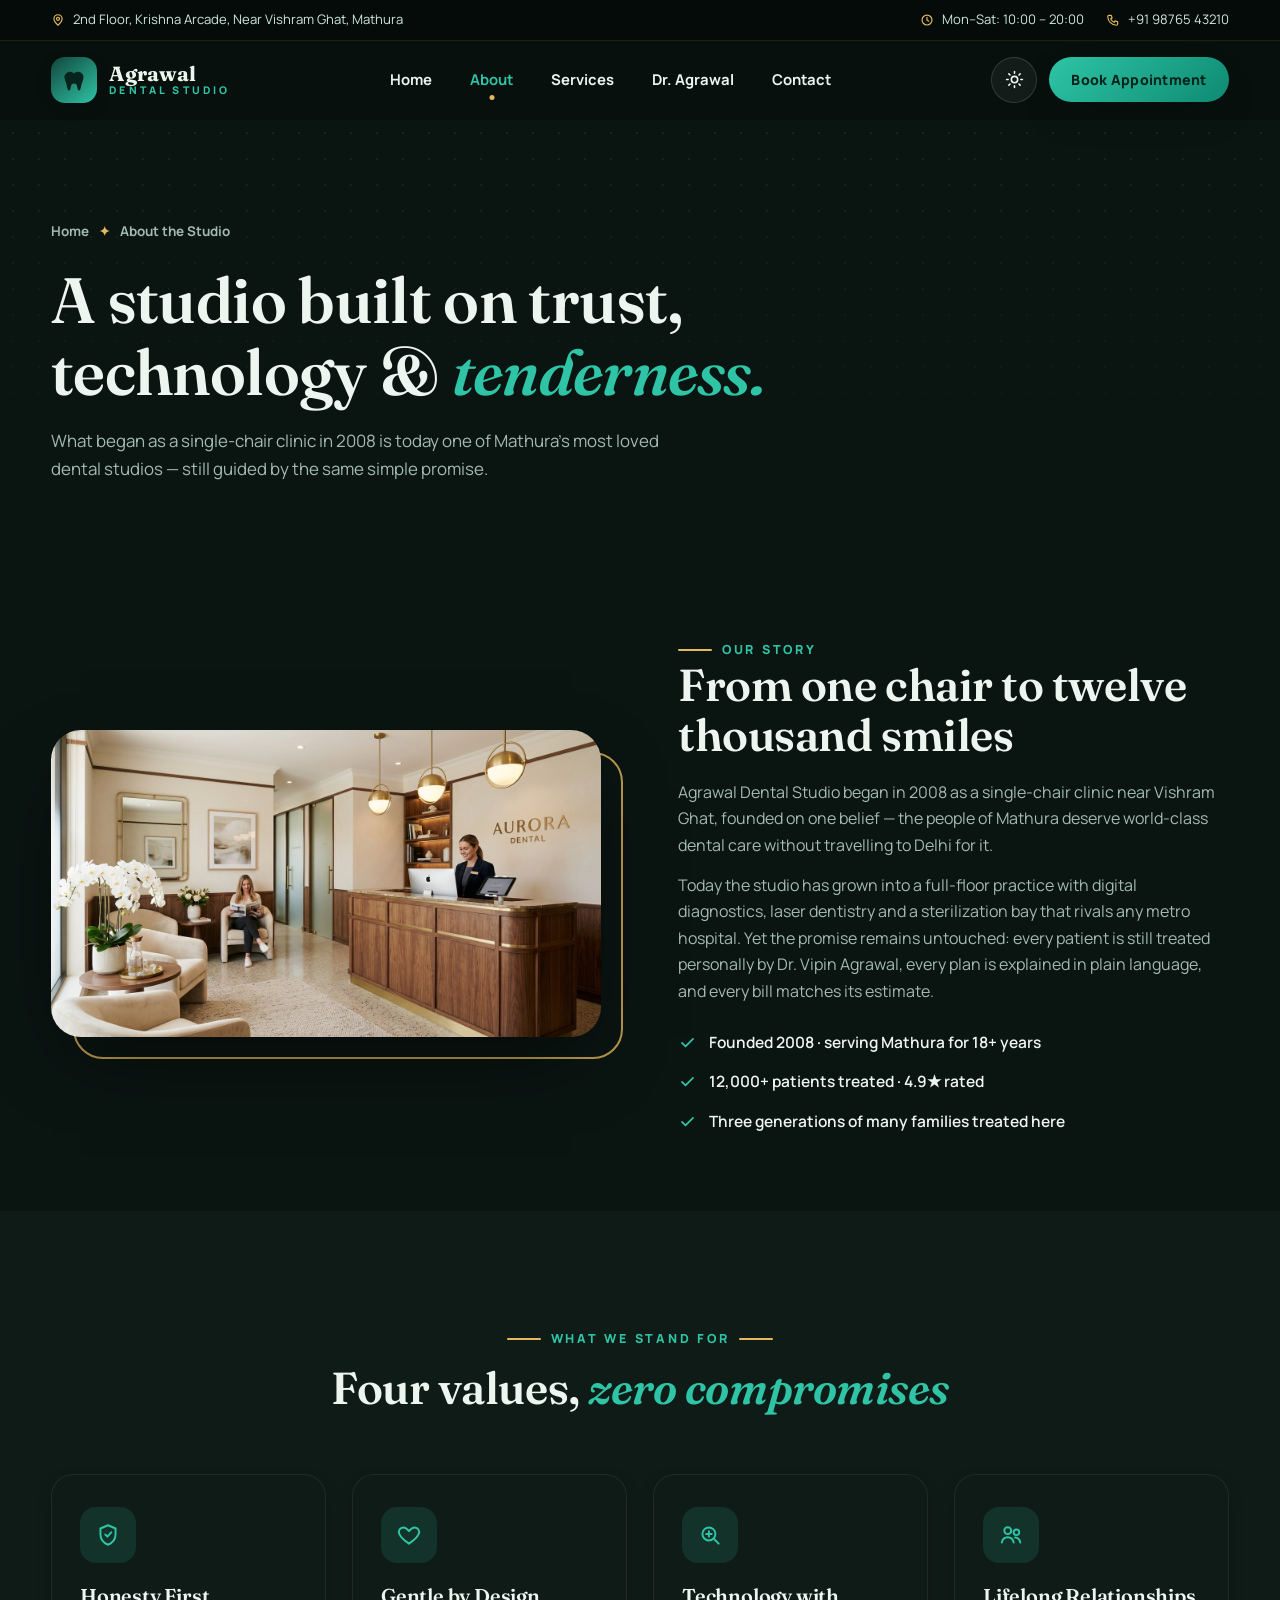
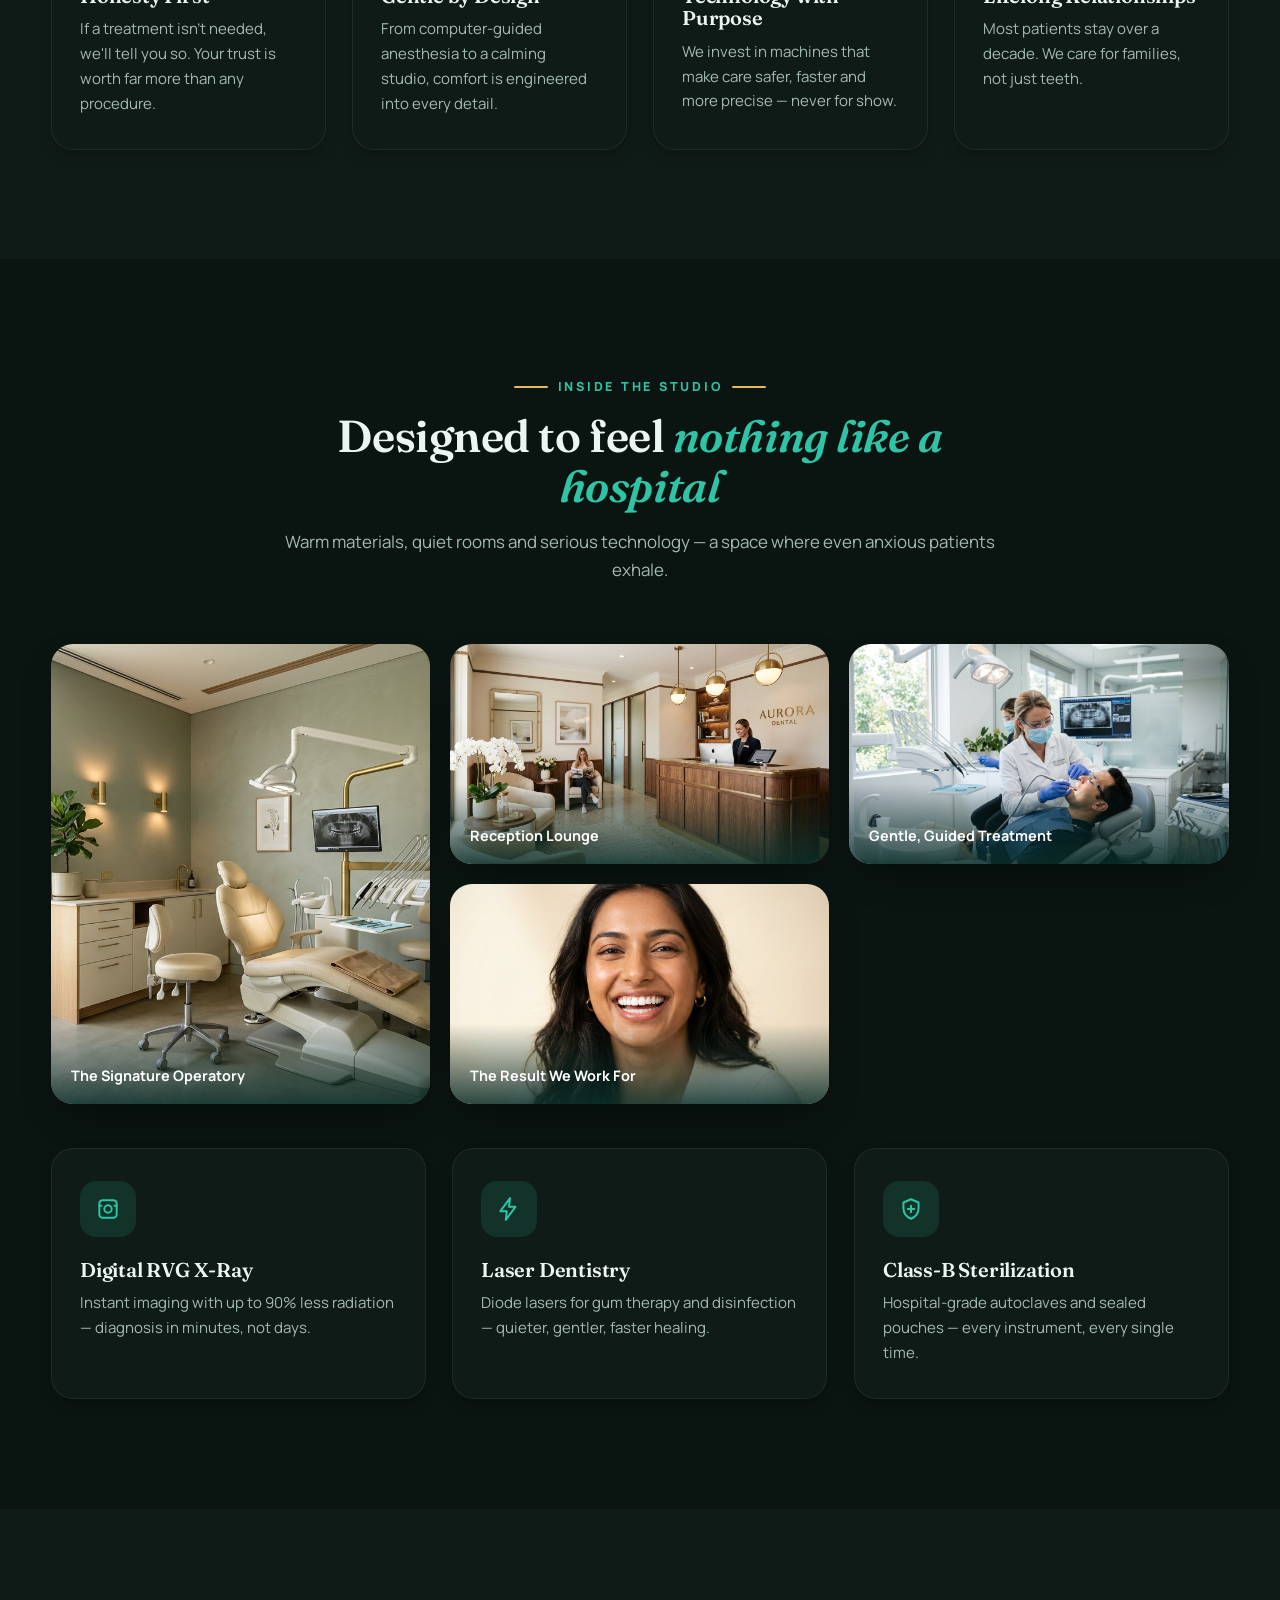
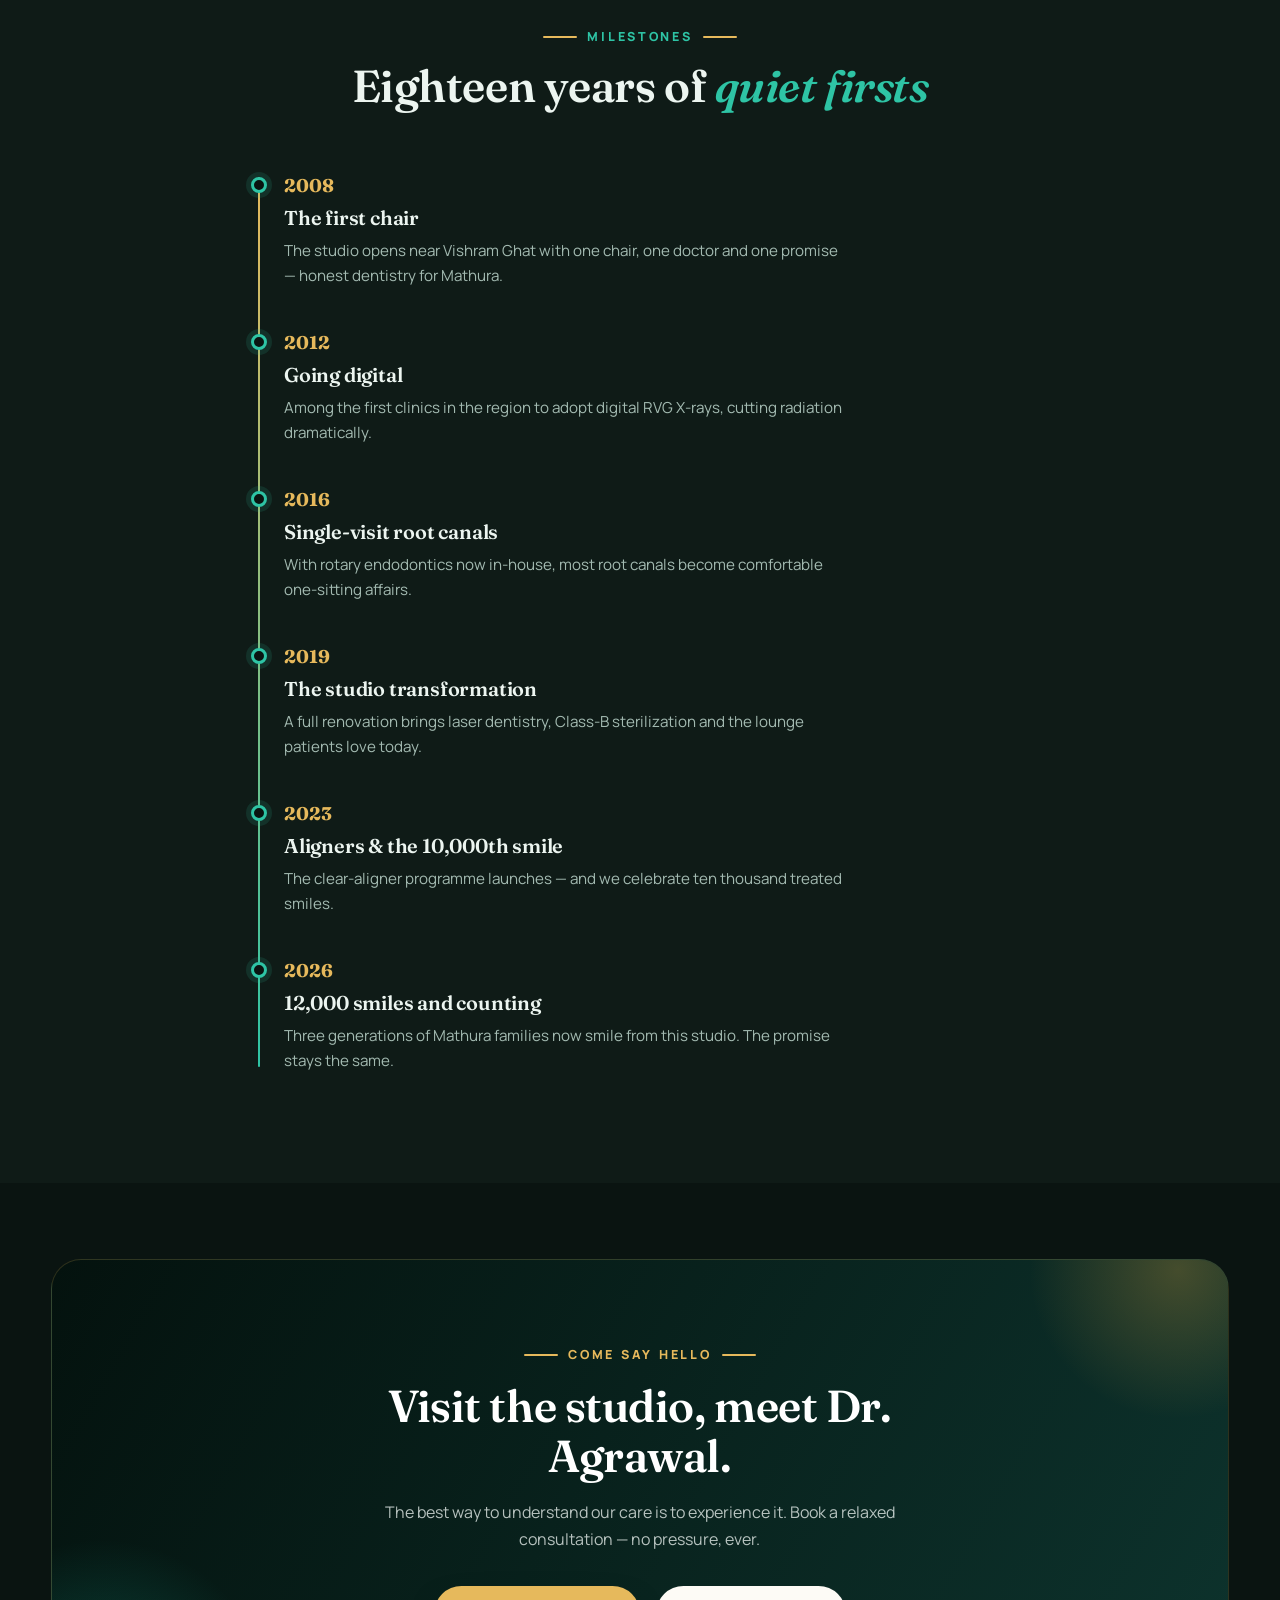
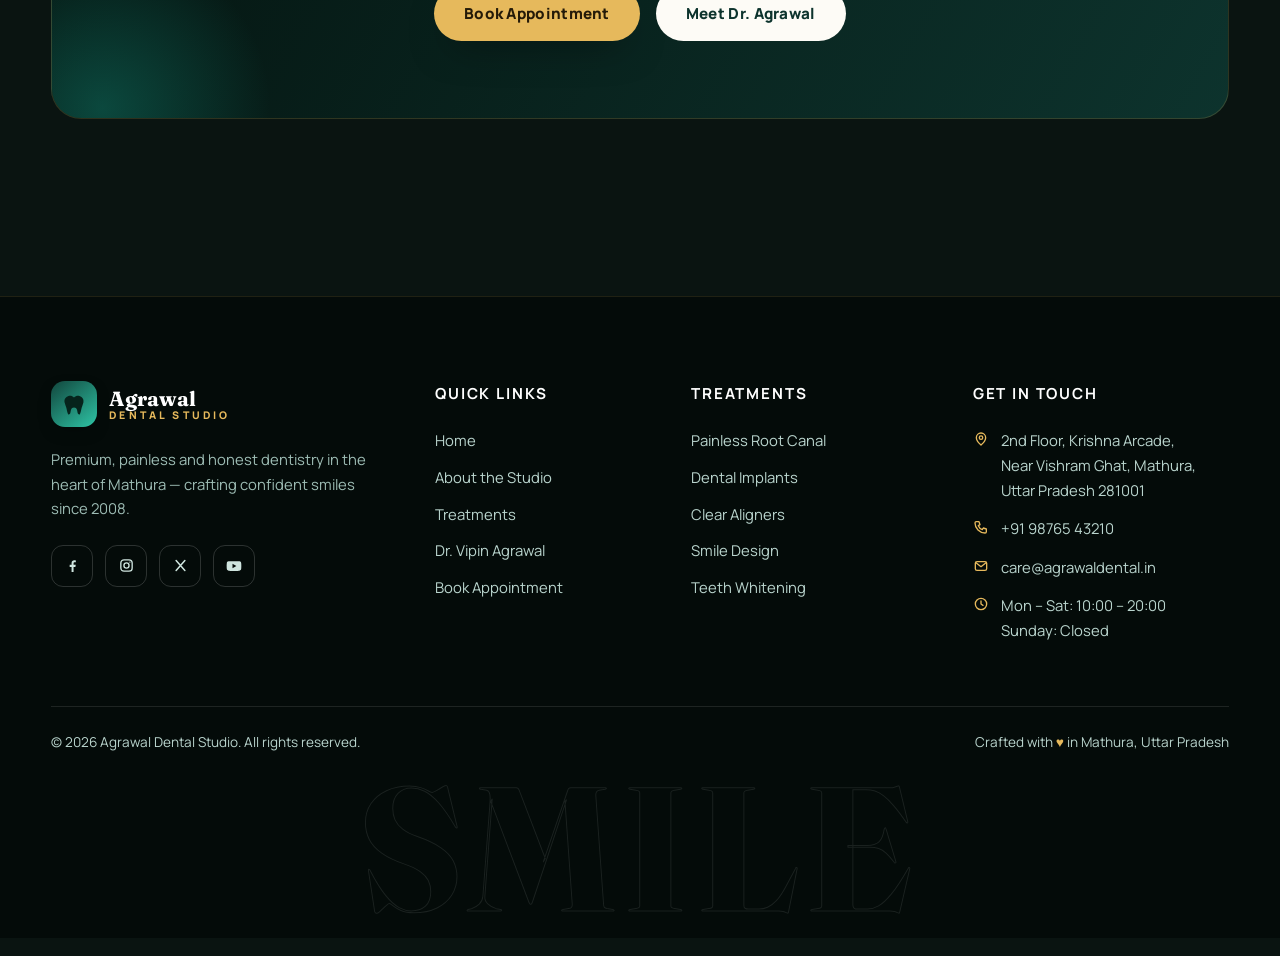
==== commit a72a969e: "Dark theme is the first-visit default (light via sun toggle / ?theme=light)" ====
--- a/about.html
+++ b/about.html
@@ -10,7 +10,7 @@
 <link rel="preconnect" href="https://fonts.gstatic.com" crossorigin>
 <link href="https://fonts.googleapis.com/css2?family=Fraunces:opsz,wght@9..144,500;9..144,600;9..144,700&family=Manrope:wght@400;500;600;700;800&display=swap" rel="stylesheet">
 <link rel="stylesheet" href="assets/css/style.css">
-<script>(function(){var t="light";try{t=localStorage.getItem("ads-theme")||(matchMedia("(prefers-color-scheme: dark)").matches?"dark":"light");}catch(e){}document.documentElement.setAttribute("data-theme",t);})();</script>
+<script>(function(){var t=null;try{t=new URLSearchParams(location.search).get("theme");}catch(e){}if(t==="dark"||t==="light"){try{localStorage.setItem("ads-theme",t);}catch(e){}}else{try{t=localStorage.getItem("ads-theme")||"dark";}catch(e){t="dark";}}document.documentElement.setAttribute("data-theme",t);})();</script>
 </head>
 <body>
 
